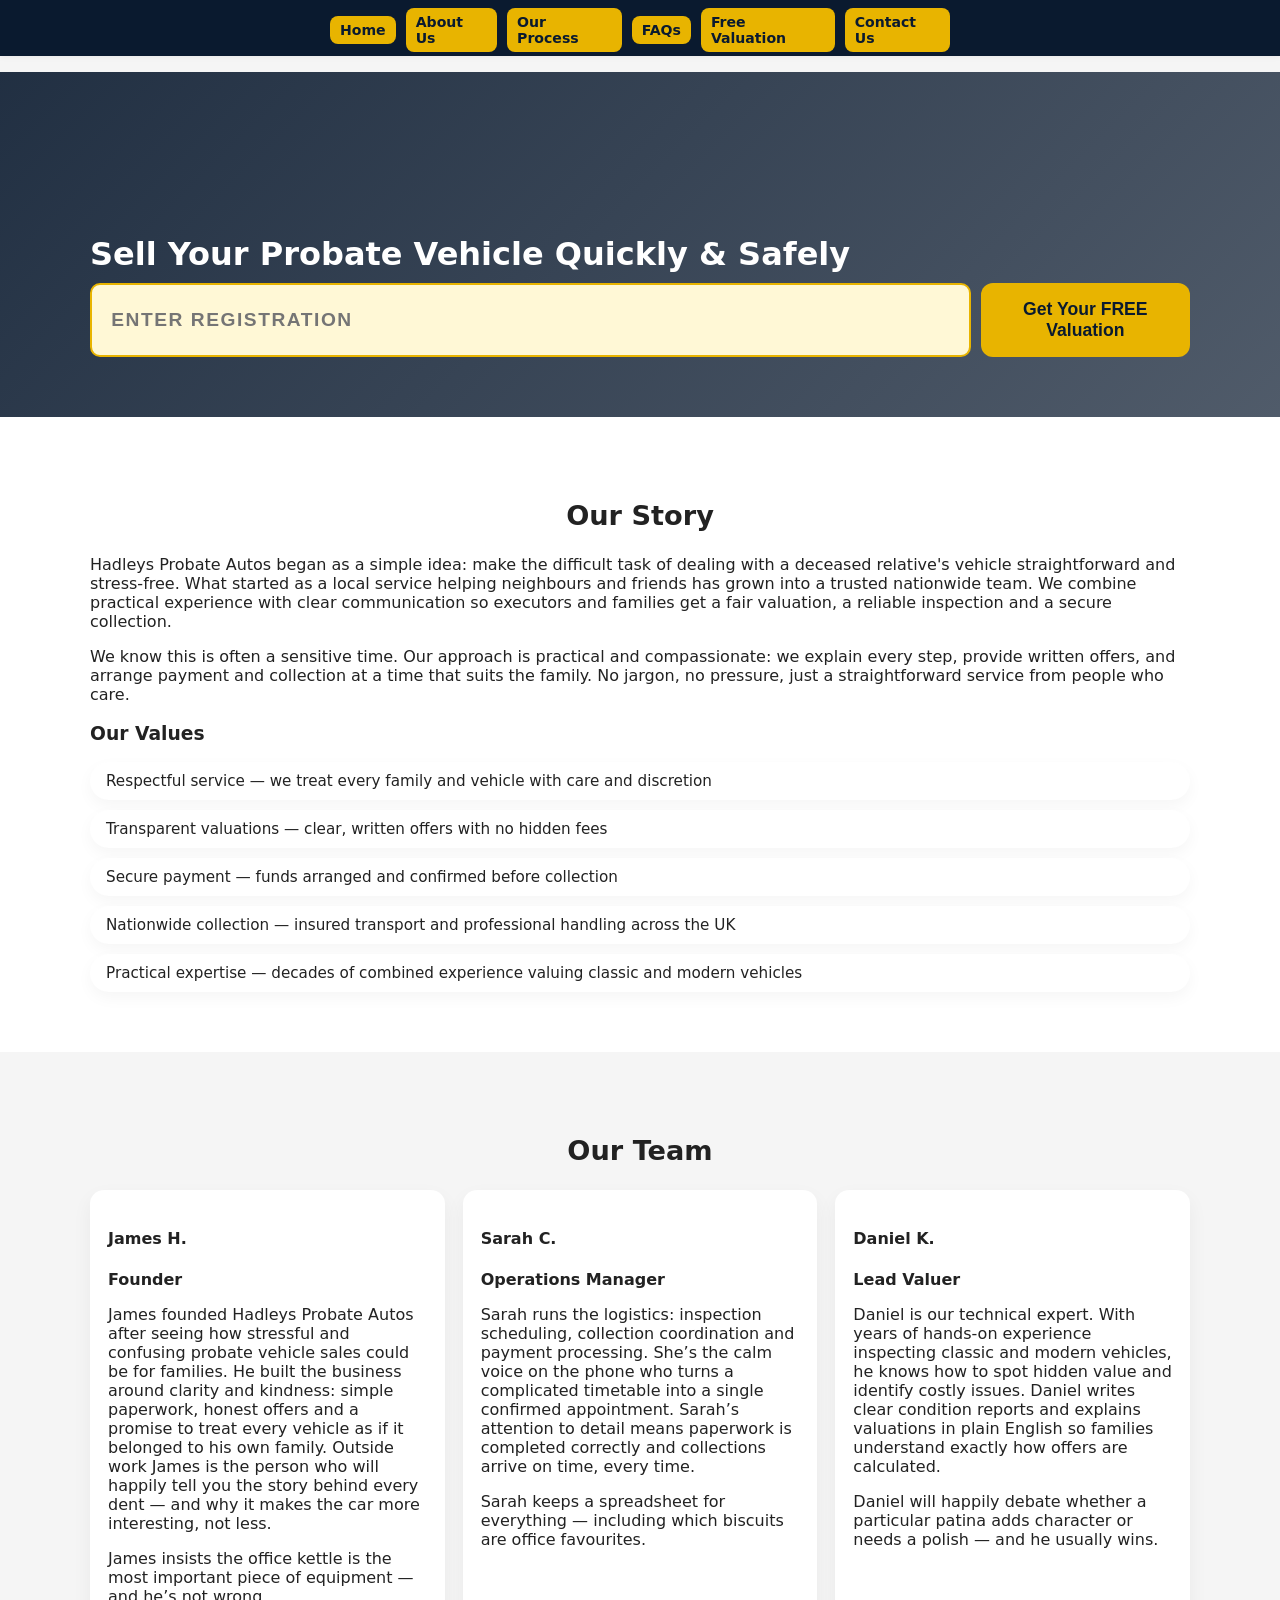
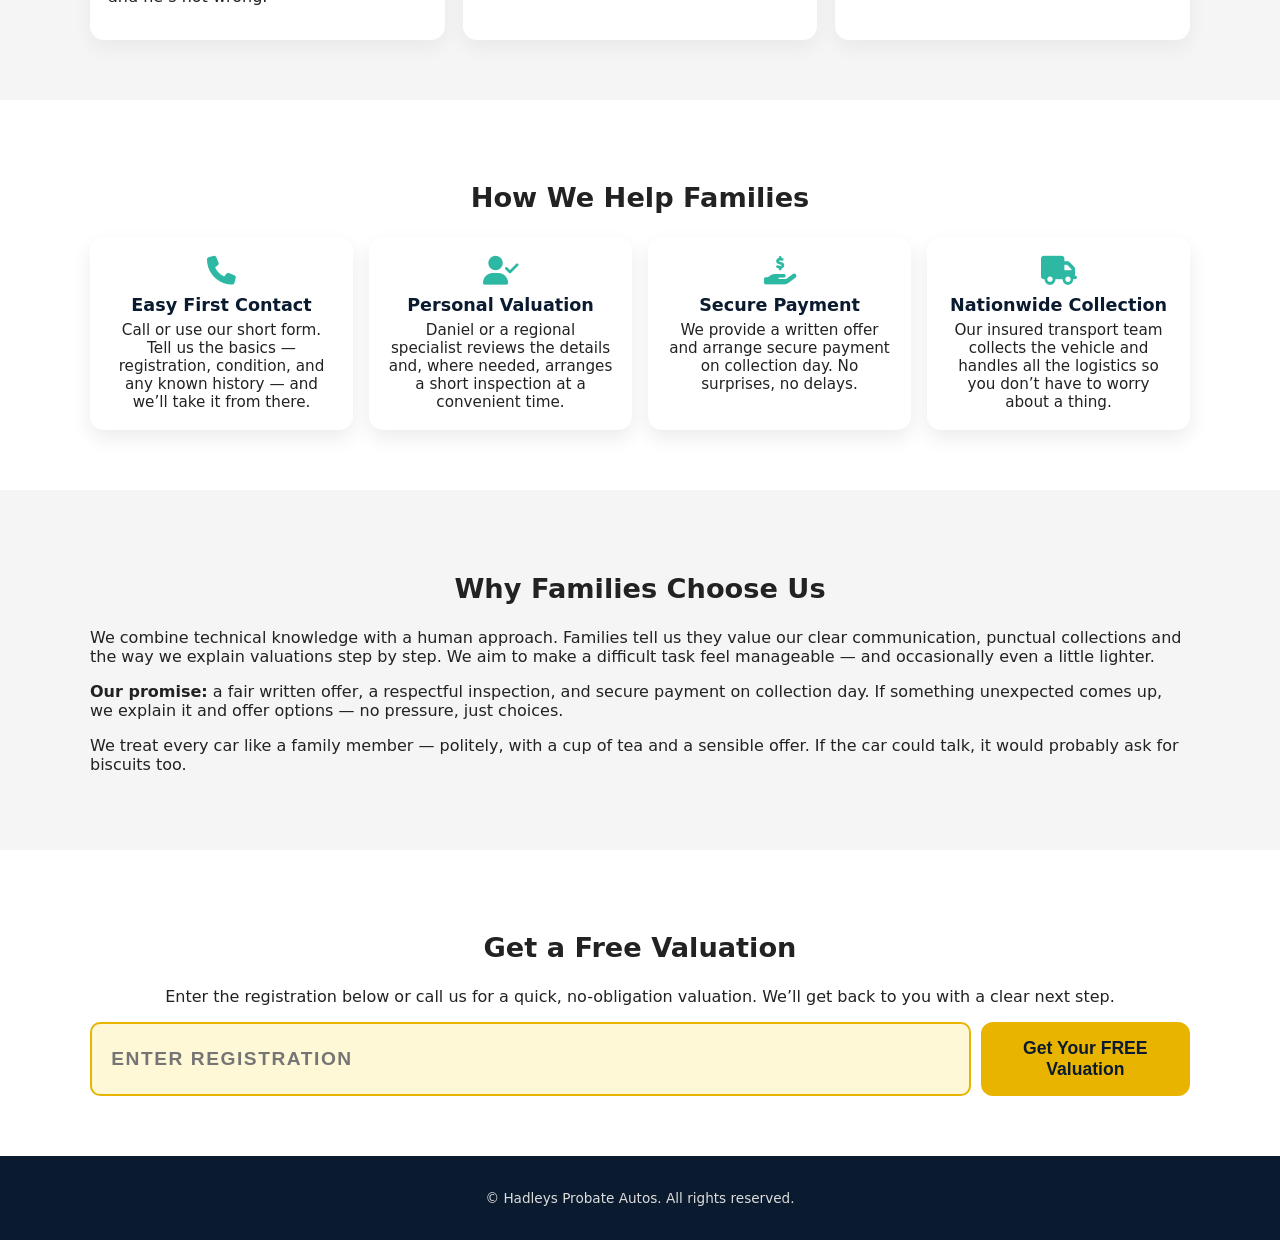
==== about.html @ c0333ac5 "create other pages and fill out global html and styles in them" ====
<!doctype html>
<html lang="en">
  <head>
    <meta charset="utf-8" />
    <meta name="viewport" content="width=device-width,initial-scale=1" />
    <title>About Us — Hadleys Probate Autos</title>
    <meta name="description" content="Hadleys Probate Autos — Specialists in probate vehicle valuations, inspections and nationwide collection." />
    <link rel="stylesheet" href="https://cdnjs.cloudflare.com/ajax/libs/font-awesome/6.5.1/css/all.min.css" />
    <link rel="stylesheet" href="css/style.css" />
  </head>

  <body>

    <!-- NAVIGATION -->
    <nav class="nav">
      <div class="nav-inner">
        <button class="nav-toggle" aria-label="Toggle navigation" aria-expanded="false">
          <i class="fa-solid fa-bars"></i>
        </button>

        <ul class="nav-menu" role="menubar" aria-label="Main navigation">
          <li role="none"><a role="menuitem" href="index.html">Home</a></li>
          <li role="none"><a role="menuitem" href="about.html" aria-current="page">About Us</a></li>
          <li role="none"><a role="menuitem" href="process.html">Our Process</a></li>
          <li role="none"><a role="menuitem" href="faqs.html">FAQs</a></li>
          <li role="none"><a role="menuitem" href="valuation.html">Free Valuation</a></li>
          <li role="none"><a role="menuitem" href="contact.html">Contact Us</a></li>
        </ul>
      </div>
    </nav>

    <main>
    <!-- HERO -->
    <header id="hero" class="hero">
      <div class="container hero-inner">
        <h1 class="hero-title">
          Sell Your Probate Vehicle Quickly & Safely

        </h1>
  
        <!-- NUMBER PLATE -->
        <form action="valuation.html" method="GET" class="numberplate-form">
          <input
            type="text"
            name="reg"
            class="numberplate-input"
            placeholder="ENTER REGISTRATION"
          />
          <button type="submit" class="numberplate-btn">Get Your FREE Valuation</button>
        </form>
      </div>
    </header>

      <section class="section">
        <div class="container">
          <h2>Our Story</h2>
          <p>Hadleys Probate Autos began as a simple idea: make the difficult task of dealing with a deceased relative's vehicle straightforward and stress-free. What started as a local service helping neighbours and friends has grown into a trusted nationwide team. We combine practical experience with clear communication so executors and families get a fair valuation, a reliable inspection and a secure collection.</p>

          <p>We know this is often a sensitive time. Our approach is practical and compassionate: we explain every step, provide written offers, and arrange payment and collection at a time that suits the family. No jargon, no pressure, just a straightforward service from people who care.</p>

          <h3>Our Values</h3>
          <ul class="conditions-list">
            <li>Respectful service — we treat every family and vehicle with care and discretion</li>
            <li>Transparent valuations — clear, written offers with no hidden fees</li>
            <li>Secure payment — funds arranged and confirmed before collection</li>
            <li>Nationwide collection — insured transport and professional handling across the UK</li>
            <li>Practical expertise — decades of combined experience valuing classic and modern vehicles</li>
          </ul>
        </div>
      </section>

      <section class="section">
        <div class="container">
          <h2>Our Team</h2>

          <div class="about-grid">
            <div class="about-item">
              <h4>James H.</h4>
              <p><strong>Founder</strong></p>
              <p>James founded Hadleys Probate Autos after seeing how stressful and confusing probate vehicle sales could be for families. He built the business around clarity and kindness: simple paperwork, honest offers and a promise to treat every vehicle as if it belonged to his own family. Outside work James is the person who will happily tell you the story behind every dent — and why it makes the car more interesting, not less.</p>
              <p>James insists the office kettle is the most important piece of equipment — and he’s not wrong.</p>
            </div>

            <div class="about-item">
              <h4>Sarah C.</h4>
              <p><strong>Operations Manager</strong></p>
              <p>Sarah runs the logistics: inspection scheduling, collection coordination and payment processing. She’s the calm voice on the phone who turns a complicated timetable into a single confirmed appointment. Sarah’s attention to detail means paperwork is completed correctly and collections arrive on time, every time.</p>
              <p>Sarah keeps a spreadsheet for everything — including which biscuits are office favourites.</p>
            </div>

            <div class="about-item">
              <h4>Daniel K.</h4>
              <p><strong>Lead Valuer</strong></p>
              <p>Daniel is our technical expert. With years of hands-on experience inspecting classic and modern vehicles, he knows how to spot hidden value and identify costly issues. Daniel writes clear condition reports and explains valuations in plain English so families understand exactly how offers are calculated.</p>
              <p>Daniel will happily debate whether a particular patina adds character or needs a polish — and he usually wins.</p>
            </div>
          </div>
        </div>
      </section>

      <section class="section">
        <div class="container">
          <h2>How We Help Families</h2>

          <div class="tile-grid">
            <div class="tile">
              <i class="fa-solid fa-phone"></i>
              <h4>Easy First Contact</h4>
              <p>Call or use our short form. Tell us the basics — registration, condition, and any known history — and we’ll take it from there.</p>
            </div>

            <div class="tile">
              <i class="fa-solid fa-user-check"></i>
              <h4>Personal Valuation</h4>
              <p>Daniel or a regional specialist reviews the details and, where needed, arranges a short inspection at a convenient time.</p>
            </div>

            <div class="tile">
              <i class="fa-solid fa-hand-holding-dollar"></i>
              <h4>Secure Payment</h4>
              <p>We provide a written offer and arrange secure payment on collection day. No surprises, no delays.</p>
            </div>

            <div class="tile">
              <i class="fa-solid fa-truck"></i>
              <h4>Nationwide Collection</h4>
              <p>Our insured transport team collects the vehicle and handles all the logistics so you don’t have to worry about a thing.</p>
            </div>
          </div>
        </div>
      </section>

      <section class="section">
        <div class="container">
          <h2>Why Families Choose Us</h2>
          <p>We combine technical knowledge with a human approach. Families tell us they value our clear communication, punctual collections and the way we explain valuations step by step. We aim to make a difficult task feel manageable — and occasionally even a little lighter.</p>

          <p><strong>Our promise:</strong> a fair written offer, a respectful inspection, and secure payment on collection day. If something unexpected comes up, we explain it and offer options — no pressure, just choices.</p>

          <p> We treat every car like a family member — politely, with a cup of tea and a sensible offer. If the car could talk, it would probably ask for biscuits too.</p>
        </div>
      </section>

      <section class="section">
        <div class="container" style="text-align:center;">
          <h2>Get a Free Valuation</h2>
          <p>Enter the registration below or call us for a quick, no-obligation valuation. We’ll get back to you with a clear next step.</p>

          <form class="numberplate-form" action="valuation.html" method="get" aria-label="Free valuation form">
            <input class="numberplate-input" name="reg" type="text" placeholder="ENTER REGISTRATION" aria-label="Enter registration" />
            <button class="numberplate-btn" type="submit">Get Your FREE Valuation</button>
          </form>
        </div>
      </section>
    </main>

    <footer class="footer">
      <div class="container footer-inner">
        <p>&copy; <span id="year"></span> Hadleys Probate Autos. All rights reserved.</p>
      </div>
    </footer>

    <!-- External JS only -->
    <script src="js/main.js"></script>
  </body>
</html>
---- css/style.css ----
/* ------------------------------
   ROOT + GLOBAL
--------------------------------*/
:root {
    --navy: #0A1A2F;
    --gold: #E8B400;
    --teal: #2DB8A3;
    --bg: #F5F5F5;
    --white: #ffffff;
}

* {
    box-sizing: border-box;
}

body {
    margin: 0;
    font-family: system-ui, -apple-system, BlinkMacSystemFont, "Segoe UI", sans-serif;
    background: var(--bg);
    color: #222;
}

.container {
    width: min(1100px, 100% - 32px);
    margin: 0 auto;
}
/* NAV HEADER — navy background, nav buttons centered horizontally at the top (no logo) */
.nav {
  background: var(--navy);      /* match footer */
  color: var(--white);
  position: fixed;
  top: 0;
  left: 0;
  right: 0;
  z-index: 900;
  height: 56px;                 /* header height */
  padding: 0 20px;
  display: flex;
  align-items: flex-start;      /* align children to the top edge */
  box-shadow: 0 1px 6px rgba(0,0,0,0.06);
}

/* full-width container */
.nav-inner {
  width: 100%;
  position: relative;           /* allows absolute centering of .nav-menu */
  display: flex;
  align-items: flex-start;
  justify-content: center;      /* default center alignment for content */
}

/* center the nav menu horizontally at the top (flush to top) */
.nav-menu {
  position: absolute;
  left: 50%;
  top: 8px;                     /* small offset from the very top */
  transform: translateX(-50%);
  display: flex;
  gap: 10px;
  margin: 0;
  padding: 0;
  list-style: none;
  align-items: center;
  z-index: 905;
  transition: opacity 0.18s ease, transform 0.18s ease;
  opacity: 1;
}

/* compact nav buttons */
.nav-menu a {
  display: inline-block;
  padding: 6px 10px;            /* smaller buttons */
  border-radius: 8px;
  background: var(--gold);      /* gold buttons */
  color: var(--navy);           /* navy text on gold */
  font-weight: 700;
  font-size: 0.88rem;
  text-decoration: none;
  transition: transform 0.12s ease, background 0.12s ease;
}

.nav-menu a:hover,
.nav-menu a:focus {
  background: #f1c735;
  transform: translateY(-1px);
  outline: none;
}

/* hamburger / right-side controls (top-right) */
.nav-toggle {
  position: absolute;
  right: 16px;
  top: 8px;
  display: none;
  background: none;
  border: none;
  color: var(--gold);
  font-size: 1.6rem;
  cursor: pointer;
  z-index: 920;
}

/* MOBILE: stacked full-width menu (no absolute centering) */
@media (max-width: 768px) {

  .nav {
    height: auto;
    padding: 8px 12px;
  }

  .nav-inner {
    justify-content: space-between;
    flex-wrap: wrap;
  }

  .nav-menu {
    position: static;
    transform: none;
    display: none;               /* toggled with .show */
    width: 100%;
    flex-direction: column;
    margin-top: 10px;
    gap: 10px;
    background: var(--navy);     /* keep menu background consistent on mobile */
    padding: 10px;
    border-bottom: 1px solid rgba(255,255,255,0.04);
  }

  .nav-menu.show {
    display: flex;
  }

  .nav-menu li {
    width: 100%;
  }

  .nav-menu a {
    display: block;
    width: 100%;
    padding: 12px 14px;
    font-size: 1rem;
    background: var(--gold);
    color: var(--navy);
  }

  .nav-toggle {
    display: block;
  }
}

/* ensure page content sits below fixed header */
main, .hero, .page-content {
  padding-top: 72px; /* adjust if header height changes */
}

/* Accessibility helpers */
.nav-toggle:focus {
  outline: 3px solid rgba(232,180,0,0.25);
  outline-offset: 2px;
}

.nav-menu a:focus {
  box-shadow: 0 0 0 3px rgba(232,180,0,0.18);
  border-radius: 8px;
}


/* ------------------------------
   HERO SECTION
--------------------------------*/
.hero {
    background: url("https://images.pexels.com/photos/4489732/pexels-photo-4489732.jpeg") center/cover no-repeat;
    position: relative;
    color: #fff;
}

.hero::before {
    content: "";
    position: absolute;
    inset: 0;
    background: linear-gradient(135deg, rgba(10,26,47,0.9), rgba(10,26,47,0.7));
}

.hero-inner {
    position: relative;
    padding: 70px 0 60px;
}

.hero-title {
    font-size: 2rem;
    margin-bottom: 0.4rem;
      color: #fff;
}


.hero-subtitle {
    font-size: 1.1rem;
    margin-bottom: 1.6rem;
}

/* HERO STEPS */
.hero-steps {
    display: grid;
    grid-template-columns: repeat(auto-fit, minmax(240px, 1fr));
    gap: 16px;
    margin-bottom: 24px;
}

.hero-step {
    background: rgba(255,255,255,0.96);
    color: #222;
    border-radius: 14px;
    padding: 16px;
    box-shadow: 0 12px 30px rgba(0,0,0,0.25);
}

.hero-step-icon {
    font-size: 1.6rem;
    margin-bottom: 8px;
    color: var(--gold);
}

/* NUMBER PLATE FORM */
.numberplate-form {
    display: flex;
    justify-content: center;
    gap: 10px;
    margin-top: 10px;
}

/* ------------------------------
   SECTIONS
--------------------------------*/
.section {
    padding: 60px 0;
}

.section:nth-of-type(odd) {
    background: #ffffff;
}

.section h2 {
    font-size: 1.7rem;
    margin-bottom: 24px;
    text-align: center;
}

/* ------------------------------
   ABOUT GRID
--------------------------------*/
.about-grid {
    display: grid;
    grid-template-columns: repeat(auto-fit, minmax(260px, 1fr));
    gap: 18px;
}

.about-item {
    background: #fff;
    border-radius: 14px;
    padding: 18px;
    box-shadow: 0 8px 20px rgba(0,0,0,0.05);
}

/* ------------------------------
   PROCESS LIST
--------------------------------*/
.process-list {
    list-style: none;
    padding: 0;
    margin: 0;
    display: grid;
    gap: 16px;
}

.process-list li {
    background: #fff;
    border-radius: 14px;
    padding: 18px;
    box-shadow: 0 8px 20px rgba(0,0,0,0.05);
}

/* ------------------------------
   CONDITIONS LIST
--------------------------------*/
.conditions-list {
    list-style: none;
    padding: 0;
    margin: 0;
    display: grid;
    gap: 10px;
}

.conditions-list li {
    background: #fff;
    border-radius: 999px;
    padding: 10px 16px;
    box-shadow: 0 6px 16px rgba(0,0,0,0.04);
    font-size: 0.95rem;
}

/* ------------------------------
   TESTIMONIAL SLIDER
--------------------------------*/
.section-testimonials {
    background: #eef7f4;
}

.testimonial-slider {
    overflow: hidden;
    width: 100%;
    position: relative;
    padding-top: 10px;
}

.testimonial-track {
    display: flex;
    gap: 18px;
    animation: slideLeft 45s linear infinite;
}

.testimonial-card {
    min-width: 300px;
    max-width: 300px;
    background: #fff;
    border-radius: 14px;
    padding: 18px;
    box-shadow: 0 10px 26px rgba(0,0,0,0.06);
    flex-shrink: 0;
}

.testimonial-card p {
    font-size: 0.9rem;
    margin-bottom: 6px;
    line-height: 1.5;
}

.testimonial-name {
    font-size: 0.85rem;
    font-weight: 600;
    color: var(--navy);
}

/* SLIDER ANIMATION */
@keyframes slideLeft {
    0% { transform: translateX(0); }
    100% { transform: translateX(-50%); }
}

/* ------------------------------
   FOOTER
--------------------------------*/
.footer {
    background: var(--navy);
    color: #ddd;
    padding: 20px 0;
    font-size: 0.85rem;
}

.footer-inner {
    text-align: center;
}

/* ------------------------------
   RESPONSIVE
--------------------------------*/
@media (max-width: 768px) {
    .hero-title {
        font-size: 1.6rem;
    }

    .testimonial-card {
        min-width: 260px;
        max-width: 260px;
    }

    .nav-inner {
        flex-wrap: wrap;
        gap: 8px;
    }

    .nav-menu {
        justify-content: flex-start;
    }

    .numberplate-form {
        flex-direction: column;
        align-items: stretch;
    }
}

/* ------------------------------
   VALUATION FORM — MODERN UPGRADE
--------------------------------*/
.valuation-form {
  display: flex;
  flex-direction: column;
  gap: 1.4rem;
  max-width: 650px;
  margin: 0 auto;
  padding: 2rem;
  background: #fff;
  border-radius: 16px;
  box-shadow: 0 10px 30px rgba(0,0,0,0.06);
}

.valuation-form label {
  font-size: 1.05rem;
  font-weight: 600;
  color: var(--navy);
  margin-bottom: 4px;
  display: block;
}

.valuation-form input,
.valuation-form select,
.valuation-form textarea {
  width: 100%;
  padding: 0.9rem 1rem;
  font-size: 1rem;
  border-radius: 10px;
  border: 2px solid #dcdcdc;
  background: #fafafa;
  transition: 0.2s;
}

.valuation-form input:focus,
.valuation-form select:focus,
.valuation-form textarea:focus {
  border-color: var(--gold);
  background: #fff;
  outline: none;
  box-shadow: 0 0 0 3px rgba(232,180,0,0.25);
}

.valuation-form textarea {
  min-height: 120px;
  resize: vertical;
}

/* Match the number plate input style */
.numberplate-input {
  width: 100%;
  border-radius: 10px;
  border: 2px solid var(--gold);
  padding: 1rem 1.2rem;
  font-size: 1.2rem;
  font-weight: 700;
  letter-spacing: 0.08em;
  text-transform: uppercase;
  background: #fff8d6;
}

/* Submit button upgrade */
.numberplate-btn {
  padding: 1rem 1.4rem;
  font-size: 1.1rem;
  border-radius: 12px;
  background: var(--gold);
  color: var(--navy);
  font-weight: 700;
  border: none;
  cursor: pointer;
  transition: 0.2s;
}

.numberplate-btn:hover {
  background: #f1c735;
}

/* Thank-you message upgrade */
.form-status {
  margin-top: 1.5rem;
  padding: 1.2rem 1.4rem;
  font-size: 1.3rem;
  font-weight: 700;
  text-align: center;
  background: #e8ffe8;
  color: #0a7c0a;
  border: 2px solid #0a7c0a;
  border-radius: 10px;
  display: none;
  box-shadow: 0 6px 18px rgba(0,0,0,0.08);
}

.form-status.show {
  display: block;
}


/* ------------------------------
   VALUATION HERO WITH TILES
--------------------------------*/
.valuation-hero {
  background: url("https://images.pexels.com/photos/4489732/pexels-photo-4489732.jpeg") center/cover no-repeat;
  padding: 3rem 0 4rem;
  position: relative;
}

.valuation-hero::before {
  content: "";
  position: absolute;
  inset: 0;
  background: rgba(10,26,47,0.75);
}

.valuation-hero .container {
  position: relative;
  z-index: 2;
}

/* Floating panel */
.hero-tile-panel {
  background: rgba(255,255,255,0.94);
  backdrop-filter: blur(6px);
  padding: 2rem;
  border-radius: 18px;
  box-shadow: 0 12px 30px rgba(0,0,0,0.25);
  max-width: 900px;
  margin: 0 auto;
  color: #222;
}


.hero-subtitle {
  color: #333;
  margin-bottom: 1.5rem;
}

.tile-heading {
  margin-top: 2rem;
  margin-bottom: 1rem;
  font-size: 1.3rem;
  font-weight: 800;
  color: var(--navy);
}

/* Tile grid */
.tile-grid {
  display: grid;
  grid-template-columns: repeat(auto-fit, minmax(160px, 1fr));
  gap: 1rem;
}

/* Base tile */
.tile {
  background: #fff;
  padding: 1.2rem;
  border-radius: 14px;
  text-align: center;
  box-shadow: 0 8px 20px rgba(0,0,0,0.08);
  transition: 0.2s;
}

.tile:hover {
  transform: translateY(-4px);
  box-shadow: 0 12px 26px rgba(0,0,0,0.12);
}

.tile i {
  font-size: 1.8rem;
  margin-bottom: 0.6rem;
}

.tile h4 {
  margin: 0;
  font-size: 1.1rem;
  font-weight: 700;
  color: var(--navy);
}

.tile p {
  margin: 0.4rem 0 0;
  font-size: 0.95rem;
}

/* HOW IT WORKS icons = gold */
.tile-grid:first-of-type .tile i {
  color: var(--gold);
}

/* WHY FAMILIES CHOOSE US icons = green */
.tile-grid:last-of-type .tile i {
  color: var(--teal);
}

/* Mobile tweak for tiles panel */
@media (max-width: 768px) {
  .hero-tile-panel {
    padding: 1.5rem;
  }
}

/* HONEYPOT */
.hp-field {
  display: none !important;
}


/*/* ===== FAQ page styles (add to css/style.css) ===== */

/* Hero */
.faq-hero {
  background: var(--navy);
  color: #fff;
  padding: 4.25rem 0;
  text-align: center;
}
.faq-hero .container { position: relative; z-index: 2; }
.faq-hero .hero-title { margin: 0 0 0.25rem; font-size: 1.9rem; color: #fff; }
.faq-hero .hero-subtitle { margin: 0; color: rgba(255,255,255,0.92); }

/* FAQ section */
.faq-section { padding: 48px 0; }
.faq-list { max-width: 980px; margin: 0 auto; display: grid; gap: 12px; }

/* Details/summary styling */
details {
  background: transparent;
  border-radius: 10px;
}
details summary {
  list-style: none;
  cursor: pointer;
  padding: 14px 16px;
  border-radius: 10px;
  background: #fff;
  display: flex;
  align-items: center;
  gap: 12px;
  box-shadow: 0 6px 18px rgba(0,0,0,0.04);
  font-weight: 700;
  color: var(--navy);
  transition: background 0.12s ease, transform 0.08s ease;
}
details summary:hover { transform: translateY(-2px); }
details summary::-webkit-details-marker { display: none; }

/* chevron icon */
details summary .chev { margin-left: auto; color: var(--gold); font-size: 1.05rem; transition: transform 0.18s ease; }

/* body content */
details .faq-body {
  padding: 12px 16px 18px;
  background: #fff;
  border-radius: 0 0 10px 10px;
  box-shadow: 0 6px 18px rgba(0,0,0,0.04);
  color: #222;
  line-height: 1.6;
  border-top: 1px solid rgba(10,26,47,0.03);
}

/* rotate chevron when open */
details[open] summary .chev { transform: rotate(180deg); }

/* subtle open state */
details[open] summary { background: rgba(232,180,0,0.06); }

/* contact block */
.faq-contact { text-align: center; margin-top: 18px; color: #222; }
.faq-contact a { color: var(--navy); font-weight:700; text-decoration:none; }
.faq-contact .cta {
  display: inline-block;
  margin-top: 8px;
  background: var(--gold);
  color: var(--navy);
  padding: 8px 12px;
  border-radius: 8px;
  text-decoration: none;
}

/* responsive */
@media (max-width: 768px) {
  .faq-hero { padding: 1.5rem 0; }
  .faq-hero .hero-title { font-size: 1.6rem; }
  details summary { padding: 12px; font-size: 0.98rem; }
  details .faq-body { padding: 10px 12px 14px; }
}
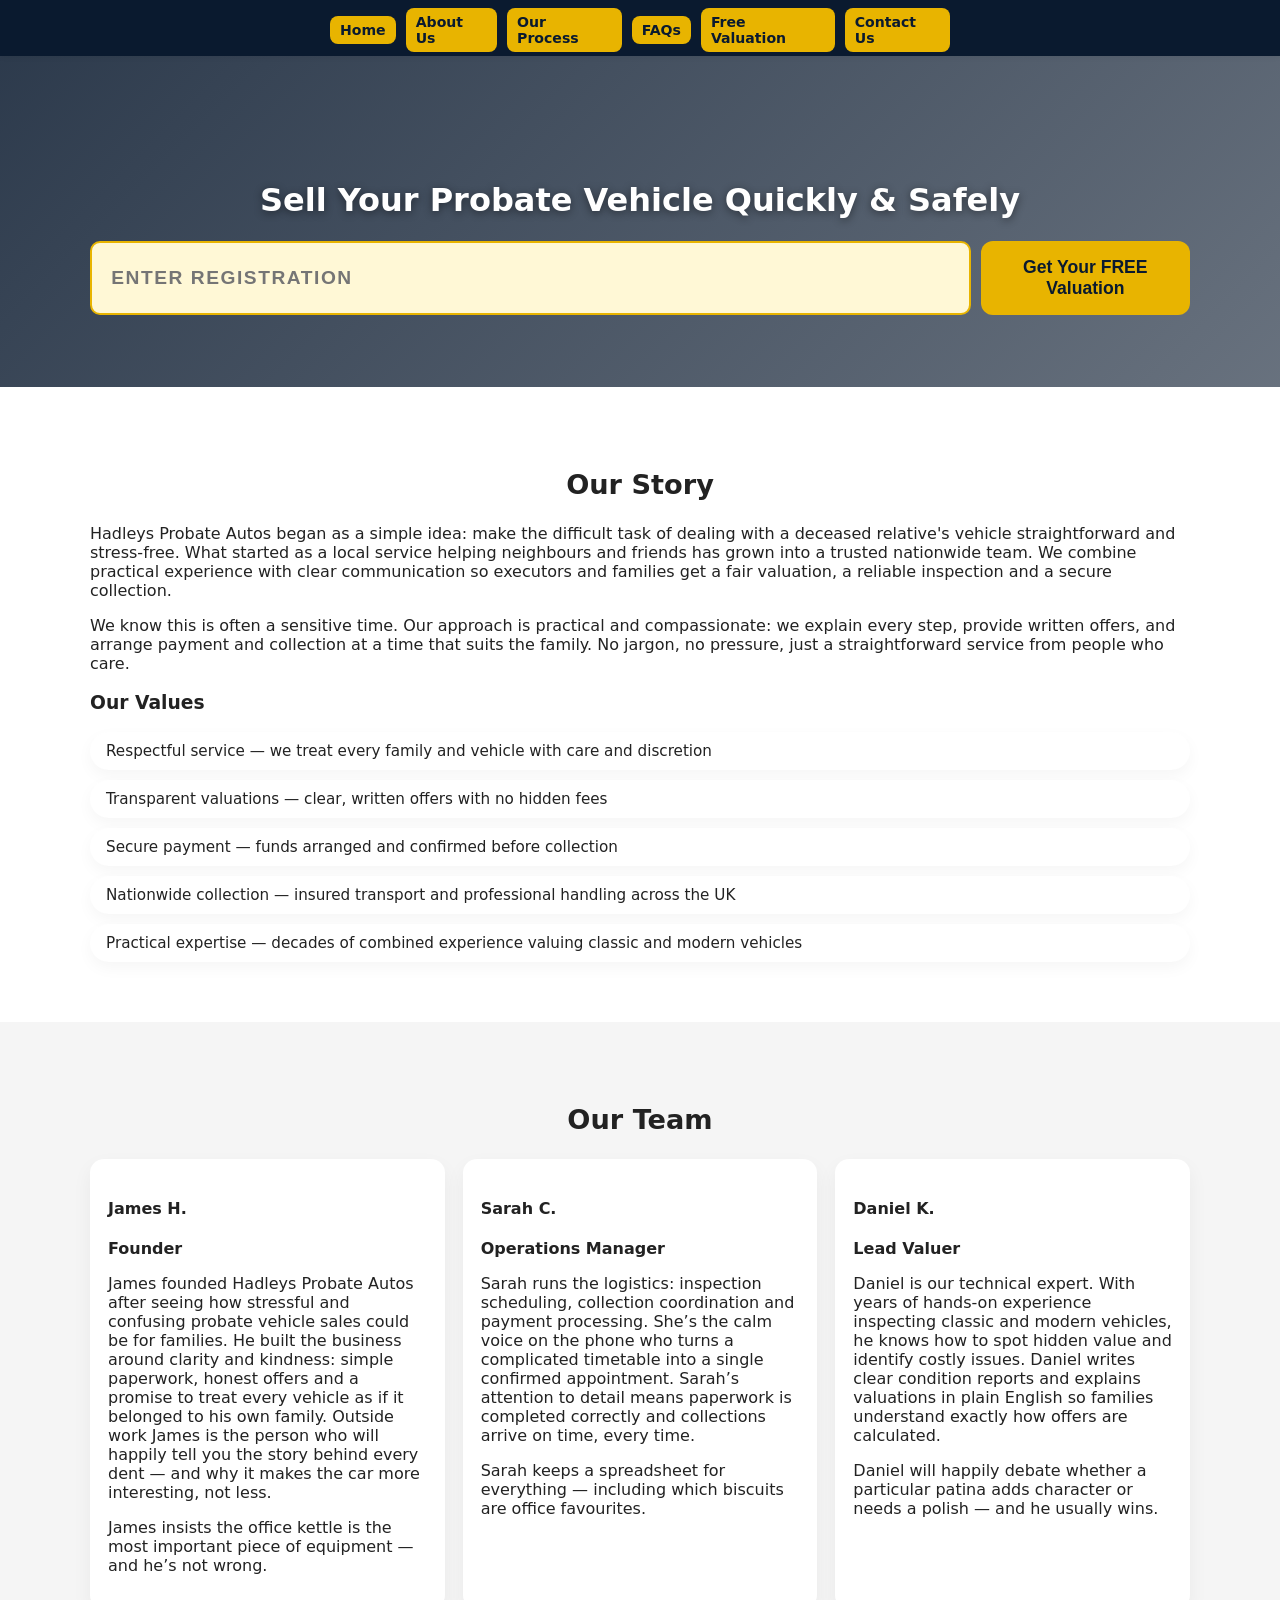
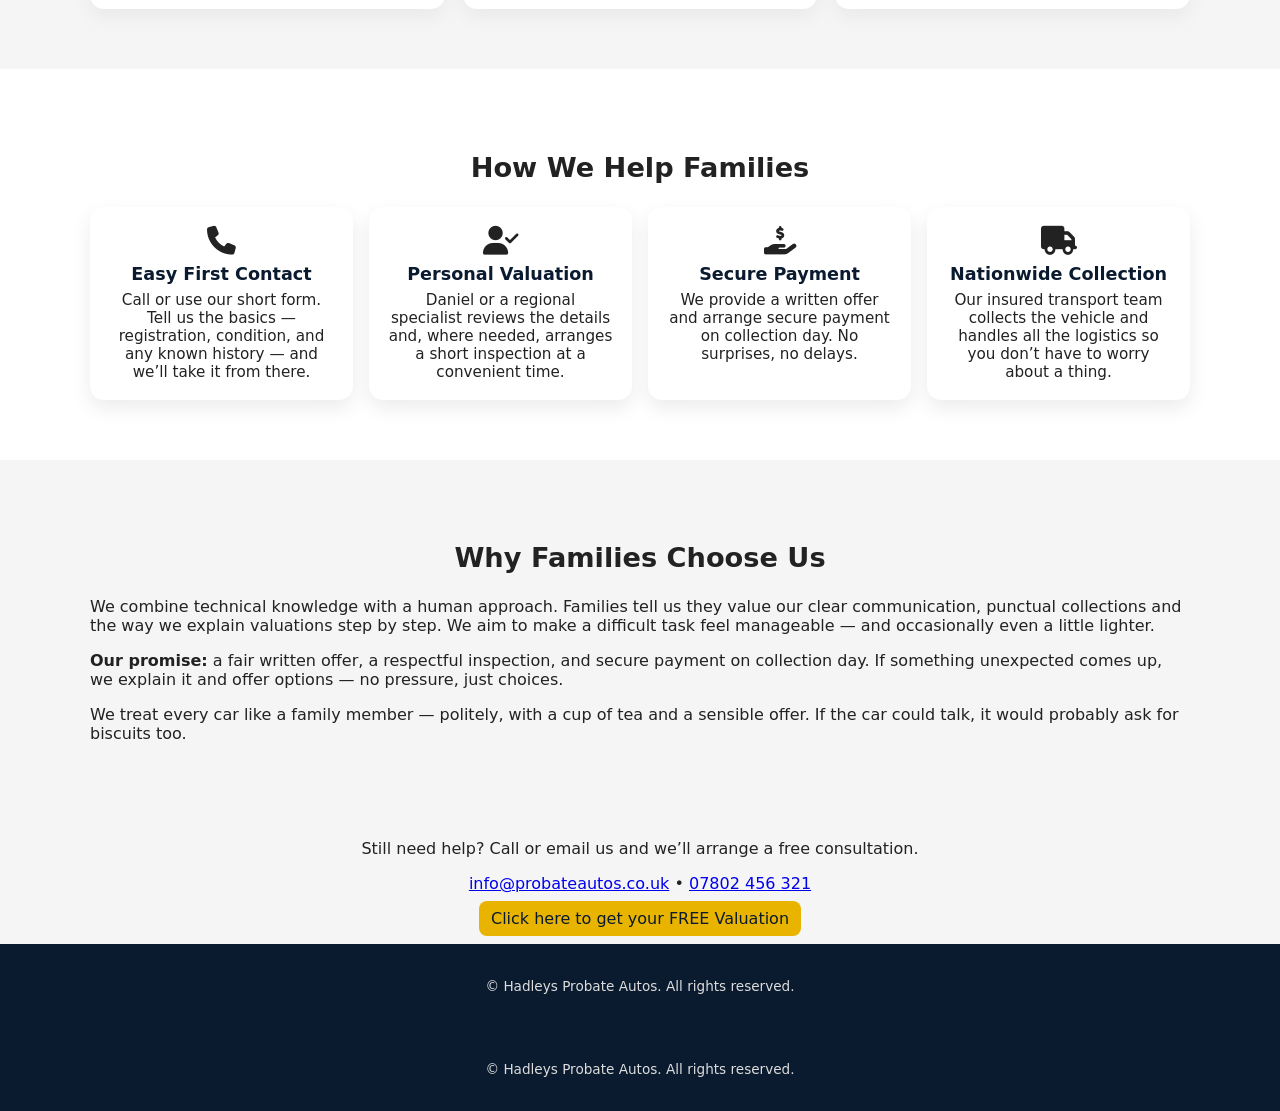
==== commit 1356a728: "Refactor styles and structure for improved consistency and responsiveness across pages; update hero " ====
--- a/about.html
+++ b/about.html
@@ -31,7 +31,8 @@
 
     <main>
     <!-- HERO -->
-    <header id="hero" class="hero">
+   <header id="hero" class="page-hero">
+
       <div class="container hero-inner">
         <h1 class="hero-title">
           Sell Your Probate Vehicle Quickly & Safely
@@ -140,19 +141,28 @@
           <p> We treat every car like a family member — politely, with a cup of tea and a sensible offer. If the car could talk, it would probably ask for biscuits too.</p>
         </div>
       </section>
+      
+        <!-- Footer contact CTA -->
+          <div class="faq-contact" style="text-align:center;margin-top:20px;">
+            <p>Still need help? Call or email us and we’ll arrange a free consultation.</p>
+            <p><a href="mailto:info@probateautos.co.uk">info@probateautos.co.uk</a> • <a href="tel:07802456321">07802 456 321</a></p>
+            <p><a class="cta" href="valuation.html" style="background:var(--gold);color:var(--navy);padding:8px 12px;border-radius:8px;text-decoration:none;">Click here to get your FREE Valuation</a></p>
+          </div>
 
-      <section class="section">
-        <div class="container" style="text-align:center;">
-          <h2>Get a Free Valuation</h2>
-          <p>Enter the registration below or call us for a quick, no-obligation valuation. We’ll get back to you with a clear next step.</p>
-
-          <form class="numberplate-form" action="valuation.html" method="get" aria-label="Free valuation form">
-            <input class="numberplate-input" name="reg" type="text" placeholder="ENTER REGISTRATION" aria-label="Enter registration" />
-            <button class="numberplate-btn" type="submit">Get Your FREE Valuation</button>
-          </form>
         </div>
       </section>
     </main>
+
+    <footer class="footer">
+      <div class="container footer-inner">
+        <p>&copy; <span id="year"></span> Hadleys Probate Autos. All rights reserved.</p>
+      </div>
+    </footer>
+
+    <script src="js/main.js"></script>
+  </body>
+</html>
+
 
     <footer class="footer">
       <div class="container footer-inner">
--- a/css/style.css
+++ b/css/style.css
@@ -1,623 +1,259 @@
 /* ------------------------------
    ROOT + GLOBAL
 --------------------------------*/
-:root {
-    --navy: #0A1A2F;
-    --gold: #E8B400;
-    --teal: #2DB8A3;
-    --bg: #F5F5F5;
-    --white: #ffffff;
-}
-
-* {
-    box-sizing: border-box;
-}
-
-body {
-    margin: 0;
-    font-family: system-ui, -apple-system, BlinkMacSystemFont, "Segoe UI", sans-serif;
-    background: var(--bg);
-    color: #222;
-}
-
-.container {
-    width: min(1100px, 100% - 32px);
-    margin: 0 auto;
-}
-/* NAV HEADER — navy background, nav buttons centered horizontally at the top (no logo) */
-.nav {
-  background: var(--navy);      /* match footer */
-  color: var(--white);
-  position: fixed;
-  top: 0;
-  left: 0;
-  right: 0;
-  z-index: 900;
-  height: 56px;                 /* header height */
-  padding: 0 20px;
-  display: flex;
-  align-items: flex-start;      /* align children to the top edge */
-  box-shadow: 0 1px 6px rgba(0,0,0,0.06);
-}
-
-/* full-width container */
-.nav-inner {
+:root{
+  --navy:#0A1A2F;
+  --gold:#E8B400;
+  --teal:#2DB8A3;
+  --bg:#F5F5F5;
+  --white:#ffffff;
+  --nav-height:56px;
+  --hero-image:url("https://images.pexels.com/photos/4489732/pexels-photo-4489732.jpeg");
+}
+
+*{box-sizing:border-box}
+
+html,body{height:100%}
+body{
+  margin:0;
+  font-family:system-ui,-apple-system,BlinkMacSystemFont,"Segoe UI",sans-serif;
+  background:var(--bg);
+  color:#222;
+}
+
+.container{
+  width:min(1100px,100% - 32px);
+  margin:0 auto;
+}
+
+/* ------------------------------
+   NAV
+--------------------------------*/
+.nav{
+  background:var(--navy);
+  color:var(--white);
+  position:fixed;
+  inset:0 0 auto 0;
+  z-index:900;
+  height:var(--nav-height);
+  padding:0 20px;
+  display:flex;
+  align-items:flex-start;
+  box-shadow:0 1px 6px rgba(0,0,0,0.06);
+}
+
+.nav-inner{
+  width:100%;
+  position:relative;
+  display:flex;
+  align-items:flex-start;
+  justify-content:center;
+}
+
+.nav-menu{
+  position:absolute;
+  left:50%;
+  top:8px;
+  transform:translateX(-50%);
+  display:flex;
+  gap:10px;
+  margin:0;
+  padding:0;
+  list-style:none;
+  align-items:center;
+  z-index:905;
+  transition:opacity .18s ease,transform .18s ease;
+}
+
+.nav-menu a{
+  display:inline-block;
+  padding:6px 10px;
+  border-radius:8px;
+  background:var(--gold);
+  color:var(--navy);
+  font-weight:700;
+  font-size:.88rem;
+  text-decoration:none;
+  transition:transform .12s ease,background .12s ease;
+}
+
+.nav-menu a:hover,
+.nav-menu a:focus{background:#f1c735;transform:translateY(-1px);outline:none}
+
+.nav-toggle{
+  position:absolute;
+  right:16px;
+  top:8px;
+  display:none;
+  background:none;
+  border:none;
+  color:var(--gold);
+  font-size:1.6rem;
+  cursor:pointer;
+  z-index:920;
+}
+
+/* MOBILE */
+@media (max-width:768px){
+  .nav{height:auto;padding:8px 12px}
+  .nav-inner{justify-content:space-between;flex-wrap:wrap}
+  .nav-menu{position:static;transform:none;display:none;width:100%;flex-direction:column;margin-top:10px;gap:10px;background:var(--navy);padding:10px;border-bottom:1px solid rgba(255,255,255,.04)}
+  .nav-menu.show{display:flex}
+  .nav-menu li{width:100%}
+  .nav-menu a{display:block;width:100%;padding:12px 14px;font-size:1rem;background:var(--gold);color:var(--navy)}
+  .nav-toggle{display:block}
+}
+
+/* ensure page content sits below fixed header */
+main,.page-content{padding-top:var(--nav-height)}
+
+/* ------------------------------
+   UNIFIED HERO
+   Use class .page-hero on all page headers
+--------------------------------*/
+.page-hero{
+  position:relative;
+  padding:calc(var(--nav-height) + 28px) 0 36px;
+  background:var(--hero-image) center/cover no-repeat;
+  color:#fff;
+  text-align:center;
+  overflow:hidden;
+}
+
+.page-hero::before{
+  content:"";
+  position:absolute;
+  inset:0;
+  background:linear-gradient(135deg,rgba(10,26,47,.85),rgba(10,26,47,.6));
+  z-index:0;
+}
+
+.page-hero .container,
+.page-hero .hero-inner{
+  position:relative;
+  z-index:2;
+  padding-top:20px;
+}
+
+.page-hero .hero-title,
+.page-hero .hero-subtitle{color:#fff;text-shadow:0 2px 8px rgba(0,0,0,.45)}
+
+.page-hero .numberplate-form{display:flex;justify-content:center;gap:10px;margin-top:12px}
+
+/* legacy hero inner reduction (keeps other pages consistent) */
+.hero-inner{padding:28px 0 36px}
+
+/* ------------------------------
+   HERO STEPS / TILES
+--------------------------------*/
+.hero-steps{display:grid;grid-template-columns:repeat(auto-fit,minmax(240px,1fr));gap:16px;margin-bottom:24px}
+.hero-step{background:rgba(255,255,255,.96);color:#222;border-radius:14px;padding:16px;box-shadow:0 12px 30px rgba(0,0,0,.25)}
+.hero-step-icon{font-size:1.6rem;margin-bottom:8px;color:var(--gold)}
+
+/* ------------------------------
+   SECTIONS / LAYOUT
+--------------------------------*/
+.section{padding:60px 0}
+.section:nth-of-type(odd){background:#fff}
+.section h2{font-size:1.7rem;margin-bottom:24px;text-align:center}
+
+/* ABOUT GRID */
+.about-grid{display:grid;grid-template-columns:repeat(auto-fit,minmax(260px,1fr));gap:18px}
+.about-item{background:#fff;border-radius:14px;padding:18px;box-shadow:0 8px 20px rgba(0,0,0,.05)}
+
+/* PROCESS / CONDITIONS */
+.process-list{list-style:none;padding:0;margin:0;display:grid;gap:16px}
+.process-list li,.conditions-list li{background:#fff;border-radius:14px;padding:18px;box-shadow:0 8px 20px rgba(0,0,0,.05)}
+.conditions-list{list-style:none;padding:0;margin:0;display:grid;gap:10px}
+.conditions-list li{border-radius:999px;padding:10px 16px;font-size:.95rem;box-shadow:0 6px 16px rgba(0,0,0,.04)}
+
+/* TILE GRID */
+.tile-grid{display:grid;grid-template-columns:repeat(auto-fit,minmax(160px,1fr));gap:1rem}
+.tile{background:#fff;padding:1.2rem;border-radius:14px;text-align:center;box-shadow:0 8px 20px rgba(0,0,0,.08);transition:.2s}
+.tile:hover{transform:translateY(-4px);box-shadow:0 12px 26px rgba(0,0,0,.12)}
+.tile i{font-size:1.8rem;margin-bottom:.6rem}
+.tile h4{margin:0;font-size:1.1rem;font-weight:700;color:var(--navy)}
+.tile p{margin:.4rem 0 0;font-size:.95rem}
+
+/* ------------------------------
+   FORMS / VALUATION
+--------------------------------*/
+.valuation-form{display:flex;flex-direction:column;gap:1.4rem;max-width:650px;margin:0 auto;padding:2rem;background:#fff;border-radius:16px;box-shadow:0 10px 30px rgba(0,0,0,.06)}
+.valuation-form label{font-size:1.05rem;font-weight:600;color:var(--navy);margin-bottom:4px;display:block}
+.valuation-form input,.valuation-form select,.valuation-form textarea{width:100%;padding:.9rem 1rem;font-size:1rem;border-radius:10px;border:2px solid #dcdcdc;background:#fafafa;transition:.2s}
+.valuation-form input:focus,.valuation-form select:focus,.valuation-form textarea:focus{border-color:var(--gold);background:#fff;outline:none;box-shadow:0 0 0 3px rgba(232,180,0,.25)}
+.valuation-form textarea{min-height:120px;resize:vertical}
+
+/* numberplate input/button */
+.numberplate-input{width:100%;border-radius:10px;border:2px solid var(--gold);padding:1rem 1.2rem;font-size:1.2rem;font-weight:700;letter-spacing:.08em;text-transform:uppercase;background:#fff8d6}
+.numberplate-btn{padding:1rem 1.4rem;font-size:1.1rem;border-radius:12px;background:var(--gold);color:var(--navy);font-weight:700;border:none;cursor:pointer;transition:.2s}
+.numberplate-btn:hover{background:#f1c735}
+
+/* form status */
+.form-status{margin-top:1.5rem;padding:1.2rem 1.4rem;font-size:1.3rem;font-weight:700;text-align:center;background:#e8ffe8;color:#0a7c0a;border:2px solid #0a7c0a;border-radius:10px;display:none;box-shadow:0 6px 18px rgba(0,0,0,.08)}
+.form-status.show{display:block}
+
+/* ------------------------------
+   TESTIMONIALS
+--------------------------------*/
+.section-testimonials{background:#eef7f4}
+.testimonial-slider{overflow:hidden;width:100%;position:relative;padding-top:10px}
+.testimonial-track{display:flex;gap:18px;animation:slideLeft 45s linear infinite}
+.testimonial-card{min-width:300px;max-width:300px;background:#fff;border-radius:14px;padding:18px;box-shadow:0 10px 26px rgba(0,0,0,.06);flex-shrink:0}
+.testimonial-card p{font-size:.9rem;margin-bottom:6px;line-height:1.5}
+.testimonial-name{font-size:.85rem;font-weight:600;color:var(--navy)}
+@keyframes slideLeft{0%{transform:translateX(0)}100%{transform:translateX(-50%)}}
+
+/* ------------------------------
+   FOOTER
+--------------------------------*/
+.footer{background:var(--navy);color:#ddd;padding:20px 0;font-size:.85rem}
+.footer-inner{text-align:center}
+
+/* ------------------------------
+   ACCESSIBILITY / HELPERS
+--------------------------------*/
+.nav-toggle:focus{outline:3px solid rgba(232,180,0,.25);outline-offset:2px}
+.nav-menu a:focus{box-shadow:0 0 0 3px rgba(232,180,0,.18);border-radius:8px}
+.muted{color:#666;font-size:.95rem}
+.hp-field{display:none!important}
+
+/* ------------------------------
+   RESPONSIVE TWEAKS
+--------------------------------*/
+@media (max-width:768px){
+  .hero-title{font-size:1.6rem}
+  .testimonial-card{min-width:260px;max-width:260px}
+  .nav-inner{flex-wrap:wrap;gap:8px}
+  .nav-menu{justify-content:flex-start}
+  .numberplate-form{flex-direction:column;align-items:stretch}
+  main,.page-content{padding-top:calc(var(--nav-height) - 8px)}
+  .page-hero{padding:calc(var(--nav-height) + 14px) 0 28px}
+  .page-hero .container{padding-top:12px}
+  .page-hero .hero-title{font-size:1.6rem}
+  .page-hero .numberplate-form{flex-direction:column;align-items:stretch}
+}
+/* keep hero-step tiles constrained and centered */
+.hero-steps {
+  max-width: 1100px;
+  margin: 0 auto;
+  display: grid;
+  grid-template-columns: repeat(auto-fit, minmax(240px, 1fr));
+  gap: 16px;
+  align-items: start;
+}
+
+/* prevent each hero-step from stretching edge-to-edge */
+.hero-step {
   width: 100%;
-  position: relative;           /* allows absolute centering of .nav-menu */
-  display: flex;
-  align-items: flex-start;
-  justify-content: center;      /* default center alignment for content */
-}
-
-/* center the nav menu horizontally at the top (flush to top) */
-.nav-menu {
-  position: absolute;
-  left: 50%;
-  top: 8px;                     /* small offset from the very top */
-  transform: translateX(-50%);
-  display: flex;
-  gap: 10px;
-  margin: 0;
-  padding: 0;
-  list-style: none;
-  align-items: center;
-  z-index: 905;
-  transition: opacity 0.18s ease, transform 0.18s ease;
-  opacity: 1;
-}
-
-/* compact nav buttons */
-.nav-menu a {
-  display: inline-block;
-  padding: 6px 10px;            /* smaller buttons */
-  border-radius: 8px;
-  background: var(--gold);      /* gold buttons */
-  color: var(--navy);           /* navy text on gold */
-  font-weight: 700;
-  font-size: 0.88rem;
-  text-decoration: none;
-  transition: transform 0.12s ease, background 0.12s ease;
-}
-
-.nav-menu a:hover,
-.nav-menu a:focus {
-  background: #f1c735;
-  transform: translateY(-1px);
-  outline: none;
-}
-
-/* hamburger / right-side controls (top-right) */
-.nav-toggle {
-  position: absolute;
-  right: 16px;
-  top: 8px;
-  display: none;
-  background: none;
-  border: none;
-  color: var(--gold);
-  font-size: 1.6rem;
-  cursor: pointer;
-  z-index: 920;
-}
-
-/* MOBILE: stacked full-width menu (no absolute centering) */
-@media (max-width: 768px) {
-
-  .nav {
-    height: auto;
-    padding: 8px 12px;
-  }
-
-  .nav-inner {
-    justify-content: space-between;
-    flex-wrap: wrap;
-  }
-
-  .nav-menu {
-    position: static;
-    transform: none;
-    display: none;               /* toggled with .show */
-    width: 100%;
-    flex-direction: column;
-    margin-top: 10px;
-    gap: 10px;
-    background: var(--navy);     /* keep menu background consistent on mobile */
-    padding: 10px;
-    border-bottom: 1px solid rgba(255,255,255,0.04);
-  }
-
-  .nav-menu.show {
-    display: flex;
-  }
-
-  .nav-menu li {
-    width: 100%;
-  }
-
-  .nav-menu a {
-    display: block;
-    width: 100%;
-    padding: 12px 14px;
-    font-size: 1rem;
-    background: var(--gold);
-    color: var(--navy);
-  }
-
-  .nav-toggle {
-    display: block;
-  }
-}
-
-/* ensure page content sits below fixed header */
-main, .hero, .page-content {
-  padding-top: 72px; /* adjust if header height changes */
-}
-
-/* Accessibility helpers */
-.nav-toggle:focus {
-  outline: 3px solid rgba(232,180,0,0.25);
-  outline-offset: 2px;
-}
-
-.nav-menu a:focus {
-  box-shadow: 0 0 0 3px rgba(232,180,0,0.18);
-  border-radius: 8px;
-}
-
-
-/* ------------------------------
-   HERO SECTION
---------------------------------*/
-.hero {
-    background: url("https://images.pexels.com/photos/4489732/pexels-photo-4489732.jpeg") center/cover no-repeat;
-    position: relative;
-    color: #fff;
-}
-
-.hero::before {
-    content: "";
-    position: absolute;
-    inset: 0;
-    background: linear-gradient(135deg, rgba(10,26,47,0.9), rgba(10,26,47,0.7));
-}
-
-.hero-inner {
-    position: relative;
-    padding: 70px 0 60px;
-}
-
-.hero-title {
-    font-size: 2rem;
-    margin-bottom: 0.4rem;
-      color: #fff;
-}
-
-
-.hero-subtitle {
-    font-size: 1.1rem;
-    margin-bottom: 1.6rem;
-}
-
-/* HERO STEPS */
-.hero-steps {
-    display: grid;
-    grid-template-columns: repeat(auto-fit, minmax(240px, 1fr));
-    gap: 16px;
-    margin-bottom: 24px;
-}
-
-.hero-step {
-    background: rgba(255,255,255,0.96);
-    color: #222;
-    border-radius: 14px;
-    padding: 16px;
-    box-shadow: 0 12px 30px rgba(0,0,0,0.25);
-}
-
-.hero-step-icon {
-    font-size: 1.6rem;
-    margin-bottom: 8px;
-    color: var(--gold);
-}
-
-/* NUMBER PLATE FORM */
-.numberplate-form {
-    display: flex;
-    justify-content: center;
-    gap: 10px;
-    margin-top: 10px;
-}
-
-/* ------------------------------
-   SECTIONS
---------------------------------*/
-.section {
-    padding: 60px 0;
-}
-
-.section:nth-of-type(odd) {
-    background: #ffffff;
-}
-
-.section h2 {
-    font-size: 1.7rem;
-    margin-bottom: 24px;
-    text-align: center;
-}
-
-/* ------------------------------
-   ABOUT GRID
---------------------------------*/
-.about-grid {
-    display: grid;
-    grid-template-columns: repeat(auto-fit, minmax(260px, 1fr));
-    gap: 18px;
-}
-
-.about-item {
-    background: #fff;
-    border-radius: 14px;
-    padding: 18px;
-    box-shadow: 0 8px 20px rgba(0,0,0,0.05);
-}
-
-/* ------------------------------
-   PROCESS LIST
---------------------------------*/
-.process-list {
-    list-style: none;
-    padding: 0;
-    margin: 0;
-    display: grid;
-    gap: 16px;
-}
-
-.process-list li {
-    background: #fff;
-    border-radius: 14px;
-    padding: 18px;
-    box-shadow: 0 8px 20px rgba(0,0,0,0.05);
-}
-
-/* ------------------------------
-   CONDITIONS LIST
---------------------------------*/
-.conditions-list {
-    list-style: none;
-    padding: 0;
-    margin: 0;
-    display: grid;
-    gap: 10px;
-}
-
-.conditions-list li {
-    background: #fff;
-    border-radius: 999px;
-    padding: 10px 16px;
-    box-shadow: 0 6px 16px rgba(0,0,0,0.04);
-    font-size: 0.95rem;
-}
-
-/* ------------------------------
-   TESTIMONIAL SLIDER
---------------------------------*/
-.section-testimonials {
-    background: #eef7f4;
-}
-
-.testimonial-slider {
-    overflow: hidden;
-    width: 100%;
-    position: relative;
-    padding-top: 10px;
-}
-
-.testimonial-track {
-    display: flex;
-    gap: 18px;
-    animation: slideLeft 45s linear infinite;
-}
-
-.testimonial-card {
-    min-width: 300px;
-    max-width: 300px;
-    background: #fff;
-    border-radius: 14px;
-    padding: 18px;
-    box-shadow: 0 10px 26px rgba(0,0,0,0.06);
-    flex-shrink: 0;
-}
-
-.testimonial-card p {
-    font-size: 0.9rem;
-    margin-bottom: 6px;
-    line-height: 1.5;
-}
-
-.testimonial-name {
-    font-size: 0.85rem;
-    font-weight: 600;
-    color: var(--navy);
-}
-
-/* SLIDER ANIMATION */
-@keyframes slideLeft {
-    0% { transform: translateX(0); }
-    100% { transform: translateX(-50%); }
-}
-
-/* ------------------------------
-   FOOTER
---------------------------------*/
-.footer {
-    background: var(--navy);
-    color: #ddd;
-    padding: 20px 0;
-    font-size: 0.85rem;
-}
-
-.footer-inner {
-    text-align: center;
-}
-
-/* ------------------------------
-   RESPONSIVE
---------------------------------*/
-@media (max-width: 768px) {
-    .hero-title {
-        font-size: 1.6rem;
-    }
-
-    .testimonial-card {
-        min-width: 260px;
-        max-width: 260px;
-    }
-
-    .nav-inner {
-        flex-wrap: wrap;
-        gap: 8px;
-    }
-
-    .nav-menu {
-        justify-content: flex-start;
-    }
-
-    .numberplate-form {
-        flex-direction: column;
-        align-items: stretch;
-    }
-}
-
-/* ------------------------------
-   VALUATION FORM — MODERN UPGRADE
---------------------------------*/
-.valuation-form {
-  display: flex;
-  flex-direction: column;
-  gap: 1.4rem;
-  max-width: 650px;
+  max-width: 420px;
   margin: 0 auto;
-  padding: 2rem;
-  background: #fff;
-  border-radius: 16px;
-  box-shadow: 0 10px 30px rgba(0,0,0,0.06);
-}
-
-.valuation-form label {
-  font-size: 1.05rem;
-  font-weight: 600;
-  color: var(--navy);
-  margin-bottom: 4px;
-  display: block;
-}
-
-.valuation-form input,
-.valuation-form select,
-.valuation-form textarea {
-  width: 100%;
-  padding: 0.9rem 1rem;
-  font-size: 1rem;
-  border-radius: 10px;
-  border: 2px solid #dcdcdc;
-  background: #fafafa;
-  transition: 0.2s;
-}
-
-.valuation-form input:focus,
-.valuation-form select:focus,
-.valuation-form textarea:focus {
-  border-color: var(--gold);
-  background: #fff;
-  outline: none;
-  box-shadow: 0 0 0 3px rgba(232,180,0,0.25);
-}
-
-.valuation-form textarea {
-  min-height: 120px;
-  resize: vertical;
-}
-
-/* Match the number plate input style */
-.numberplate-input {
-  width: 100%;
-  border-radius: 10px;
-  border: 2px solid var(--gold);
-  padding: 1rem 1.2rem;
-  font-size: 1.2rem;
-  font-weight: 700;
-  letter-spacing: 0.08em;
-  text-transform: uppercase;
-  background: #fff8d6;
-}
-
-/* Submit button upgrade */
-.numberplate-btn {
-  padding: 1rem 1.4rem;
-  font-size: 1.1rem;
-  border-radius: 12px;
-  background: var(--gold);
-  color: var(--navy);
-  font-weight: 700;
-  border: none;
-  cursor: pointer;
-  transition: 0.2s;
-}
-
-.numberplate-btn:hover {
-  background: #f1c735;
-}
-
-/* Thank-you message upgrade */
-.form-status {
-  margin-top: 1.5rem;
-  padding: 1.2rem 1.4rem;
-  font-size: 1.3rem;
-  font-weight: 700;
-  text-align: center;
-  background: #e8ffe8;
-  color: #0a7c0a;
-  border: 2px solid #0a7c0a;
-  border-radius: 10px;
-  display: none;
-  box-shadow: 0 6px 18px rgba(0,0,0,0.08);
-}
-
-.form-status.show {
-  display: block;
-}
-
-
-/* ------------------------------
-   VALUATION HERO WITH TILES
---------------------------------*/
-.valuation-hero {
-  background: url("https://images.pexels.com/photos/4489732/pexels-photo-4489732.jpeg") center/cover no-repeat;
-  padding: 3rem 0 4rem;
-  position: relative;
-}
-
-.valuation-hero::before {
-  content: "";
-  position: absolute;
-  inset: 0;
-  background: rgba(10,26,47,0.75);
-}
-
-.valuation-hero .container {
-  position: relative;
-  z-index: 2;
-}
-
-/* Floating panel */
-.hero-tile-panel {
-  background: rgba(255,255,255,0.94);
-  backdrop-filter: blur(6px);
-  padding: 2rem;
-  border-radius: 18px;
-  box-shadow: 0 12px 30px rgba(0,0,0,0.25);
-  max-width: 900px;
-  margin: 0 auto;
-  color: #222;
-}
-
-
-.hero-subtitle {
-  color: #333;
-  margin-bottom: 1.5rem;
-}
-
-.tile-heading {
-  margin-top: 2rem;
-  margin-bottom: 1rem;
-  font-size: 1.3rem;
-  font-weight: 800;
-  color: var(--navy);
-}
-
-/* Tile grid */
-.tile-grid {
-  display: grid;
-  grid-template-columns: repeat(auto-fit, minmax(160px, 1fr));
-  gap: 1rem;
-}
-
-/* Base tile */
-.tile {
-  background: #fff;
-  padding: 1.2rem;
-  border-radius: 14px;
-  text-align: center;
-  box-shadow: 0 8px 20px rgba(0,0,0,0.08);
-  transition: 0.2s;
-}
-
-.tile:hover {
-  transform: translateY(-4px);
-  box-shadow: 0 12px 26px rgba(0,0,0,0.12);
-}
-
-.tile i {
-  font-size: 1.8rem;
-  margin-bottom: 0.6rem;
-}
-
-.tile h4 {
-  margin: 0;
-  font-size: 1.1rem;
-  font-weight: 700;
-  color: var(--navy);
-}
-
-.tile p {
-  margin: 0.4rem 0 0;
-  font-size: 0.95rem;
-}
-
-/* HOW IT WORKS icons = gold */
-.tile-grid:first-of-type .tile i {
-  color: var(--gold);
-}
-
-/* WHY FAMILIES CHOOSE US icons = green */
-.tile-grid:last-of-type .tile i {
-  color: var(--teal);
-}
-
-/* Mobile tweak for tiles panel */
-@media (max-width: 768px) {
-  .hero-tile-panel {
-    padding: 1.5rem;
-  }
-}
-
-/* HONEYPOT */
-.hp-field {
-  display: none !important;
-}
-
-
-/*/* ===== FAQ page styles (add to css/style.css) ===== */
-
-/* Hero */
-.faq-hero {
-  background: var(--navy);
-  color: #fff;
-  padding: 4.25rem 0;
-  text-align: center;
-}
-.faq-hero .container { position: relative; z-index: 2; }
-.faq-hero .hero-title { margin: 0 0 0.25rem; font-size: 1.9rem; color: #fff; }
-.faq-hero .hero-subtitle { margin: 0; color: rgba(255,255,255,0.92); }
-
-/* FAQ section */
-.faq-section { padding: 48px 0; }
+  box-sizing: border-box;
+}
+
+/* restore FAQ details card styling */
 .faq-list { max-width: 980px; margin: 0 auto; display: grid; gap: 12px; }
-
-/* Details/summary styling */
-details {
-  background: transparent;
-  border-radius: 10px;
-}
+details { display: block; }
 details summary {
   list-style: none;
   cursor: pointer;
@@ -630,15 +266,7 @@
   box-shadow: 0 6px 18px rgba(0,0,0,0.04);
   font-weight: 700;
   color: var(--navy);
-  transition: background 0.12s ease, transform 0.08s ease;
-}
-details summary:hover { transform: translateY(-2px); }
-details summary::-webkit-details-marker { display: none; }
-
-/* chevron icon */
-details summary .chev { margin-left: auto; color: var(--gold); font-size: 1.05rem; transition: transform 0.18s ease; }
-
-/* body content */
+}
 details .faq-body {
   padding: 12px 16px 18px;
   background: #fff;
@@ -649,30 +277,35 @@
   border-top: 1px solid rgba(10,26,47,0.03);
 }
 
-/* rotate chevron when open */
-details[open] summary .chev { transform: rotate(180deg); }
-
-/* subtle open state */
-details[open] summary { background: rgba(232,180,0,0.06); }
-
-/* contact block */
-.faq-contact { text-align: center; margin-top: 18px; color: #222; }
-.faq-contact a { color: var(--navy); font-weight:700; text-decoration:none; }
-.faq-contact .cta {
-  display: inline-block;
-  margin-top: 8px;
-  background: var(--gold);
-  color: var(--navy);
-  padding: 8px 12px;
-  border-radius: 8px;
-  text-decoration: none;
-}
-
-/* responsive */
-@media (max-width: 768px) {
-  .faq-hero { padding: 1.5rem 0; }
-  .faq-hero .hero-title { font-size: 1.6rem; }
-  details summary { padding: 12px; font-size: 0.98rem; }
-  details .faq-body { padding: 10px 12px 14px; }
-}
-
+/* contact.css — contact page only */
+.contact-hero {
+  /* keep hero look but isolate spacing */
+  padding-bottom: 36px; /* prevents margin collapse with the next block */
+  background-position: center;
+  background-size: cover;
+  background-repeat: no-repeat;
+}
+
+.contact-grid {
+  display: grid;
+  grid-template-columns: repeat(auto-fit, minmax(260px, 1fr));
+  gap: 16px;
+  margin-top: 28px; /* explicit gap between hero and tiles */
+  max-width: 1100px;
+  margin-left: auto;
+  margin-right: auto;
+  box-sizing: border-box;
+}
+
+.contact-card {
+  background: #fff;
+  padding: 18px;
+  border-radius: 12px;
+  box-shadow: 0 8px 20px rgba(0,0,0,0.05);
+  width: 100%;
+  box-sizing: border-box;
+}
+
+/* CTA and guidance */
+.contact-guidance { margin-top: 20px; }
+.faq-contact { text-align:center; margin-top:20px; }
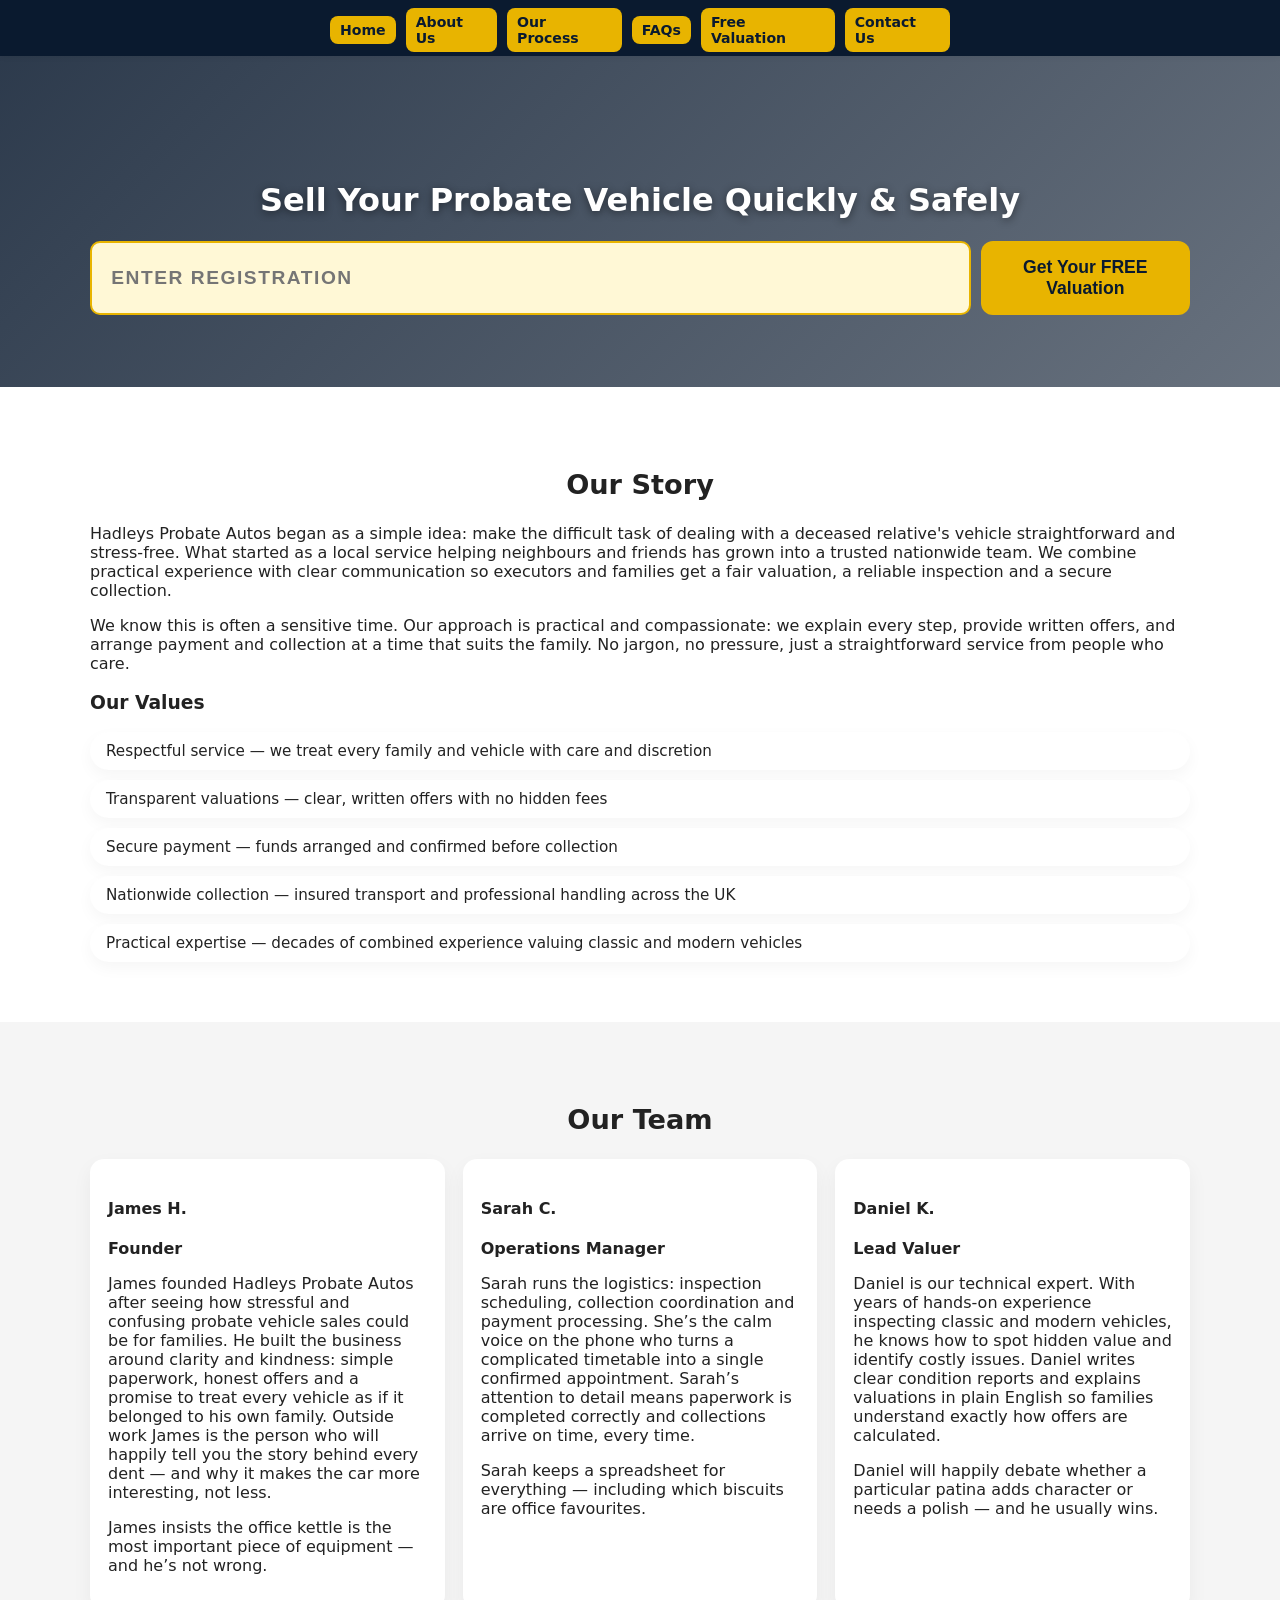
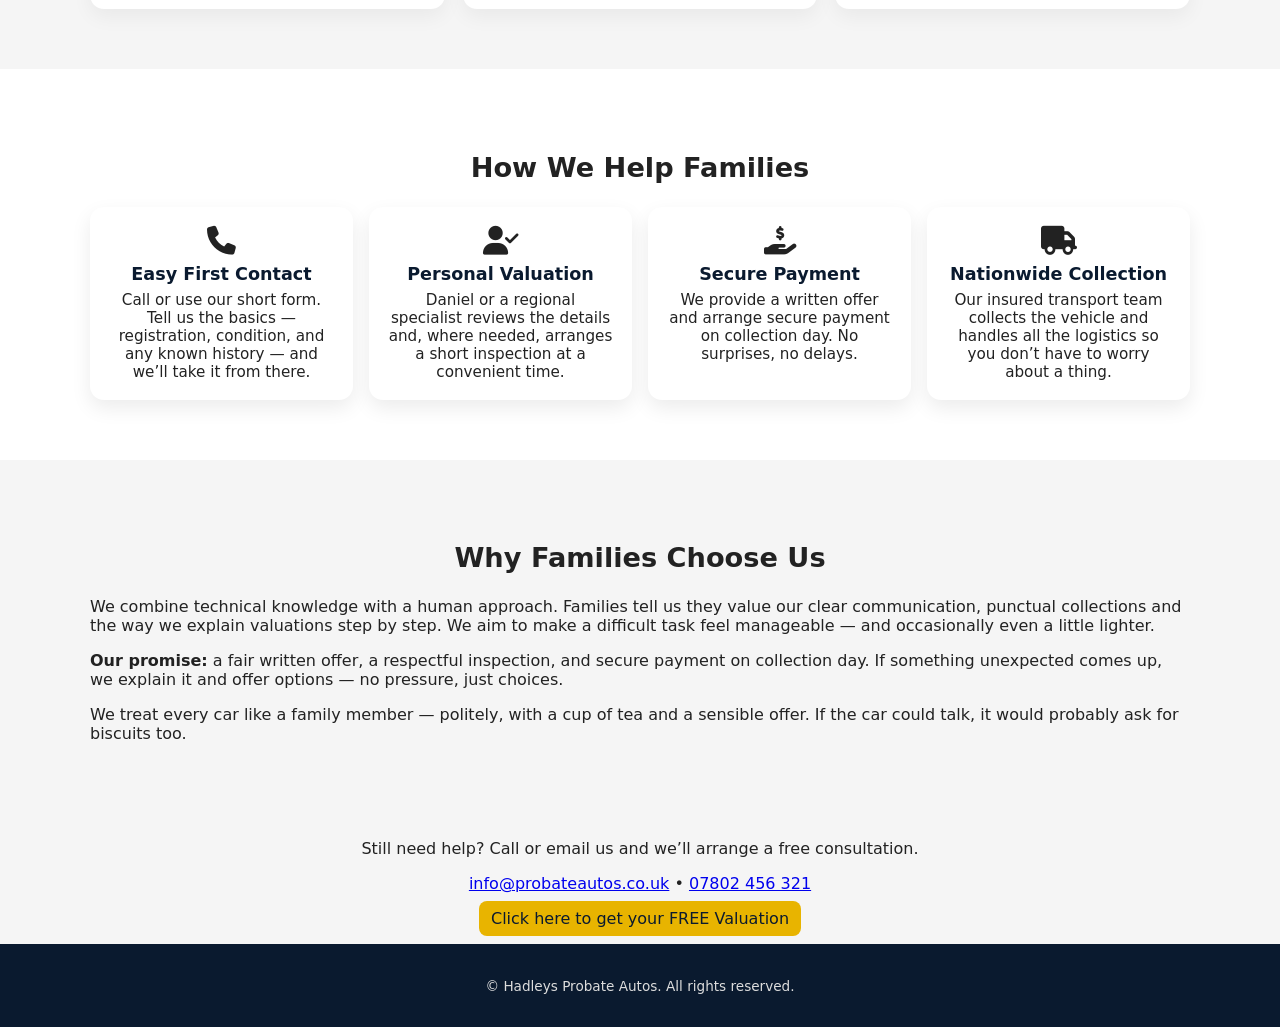
==== commit ac758459: "Fiix structural issues on every template" ====
--- a/about.html
+++ b/about.html
@@ -30,27 +30,18 @@
     </nav>
 
     <main>
-    <!-- HERO -->
-   <header id="hero" class="page-hero">
 
-      <div class="container hero-inner">
-        <h1 class="hero-title">
-          Sell Your Probate Vehicle Quickly & Safely
+      <!-- HERO -->
+      <header id="hero" class="page-hero">
+        <div class="container hero-inner">
+          <h1 class="hero-title">Sell Your Probate Vehicle Quickly & Safely</h1>
 
-        </h1>
-  
-        <!-- NUMBER PLATE -->
-        <form action="valuation.html" method="GET" class="numberplate-form">
-          <input
-            type="text"
-            name="reg"
-            class="numberplate-input"
-            placeholder="ENTER REGISTRATION"
-          />
-          <button type="submit" class="numberplate-btn">Get Your FREE Valuation</button>
-        </form>
-      </div>
-    </header>
+          <form action="valuation.html" method="GET" class="numberplate-form">
+            <input type="text" name="reg" class="numberplate-input" placeholder="ENTER REGISTRATION" />
+            <button type="submit" class="numberplate-btn">Get Your FREE Valuation</button>
+          </form>
+        </div>
+      </header>
 
       <section class="section">
         <div class="container">
@@ -138,19 +129,17 @@
 
           <p><strong>Our promise:</strong> a fair written offer, a respectful inspection, and secure payment on collection day. If something unexpected comes up, we explain it and offer options — no pressure, just choices.</p>
 
-          <p> We treat every car like a family member — politely, with a cup of tea and a sensible offer. If the car could talk, it would probably ask for biscuits too.</p>
+          <p>We treat every car like a family member — politely, with a cup of tea and a sensible offer. If the car could talk, it would probably ask for biscuits too.</p>
         </div>
       </section>
-      
-        <!-- Footer contact CTA -->
-          <div class="faq-contact" style="text-align:center;margin-top:20px;">
-            <p>Still need help? Call or email us and we’ll arrange a free consultation.</p>
-            <p><a href="mailto:info@probateautos.co.uk">info@probateautos.co.uk</a> • <a href="tel:07802456321">07802 456 321</a></p>
-            <p><a class="cta" href="valuation.html" style="background:var(--gold);color:var(--navy);padding:8px 12px;border-radius:8px;text-decoration:none;">Click here to get your FREE Valuation</a></p>
-          </div>
 
-        </div>
-      </section>
+      <!-- Footer contact CTA -->
+      <div class="faq-contact" style="text-align:center;margin-top:20px;">
+        <p>Still need help? Call or email us and we’ll arrange a free consultation.</p>
+        <p><a href="mailto:info@probateautos.co.uk">info@probateautos.co.uk</a> • <a href="tel:07802456321">07802 456 321</a></p>
+        <p><a class="cta" href="valuation.html" style="background:var(--gold);color:var(--navy);padding:8px 12px;border-radius:8px;text-decoration:none;">Click here to get your FREE Valuation</a></p>
+      </div>
+
     </main>
 
     <footer class="footer">
@@ -160,17 +149,6 @@
     </footer>
 
     <script src="js/main.js"></script>
+
   </body>
 </html>
-
-
-    <footer class="footer">
-      <div class="container footer-inner">
-        <p>&copy; <span id="year"></span> Hadleys Probate Autos. All rights reserved.</p>
-      </div>
-    </footer>
-
-    <!-- External JS only -->
-    <script src="js/main.js"></script>
-  </body>
-</html>
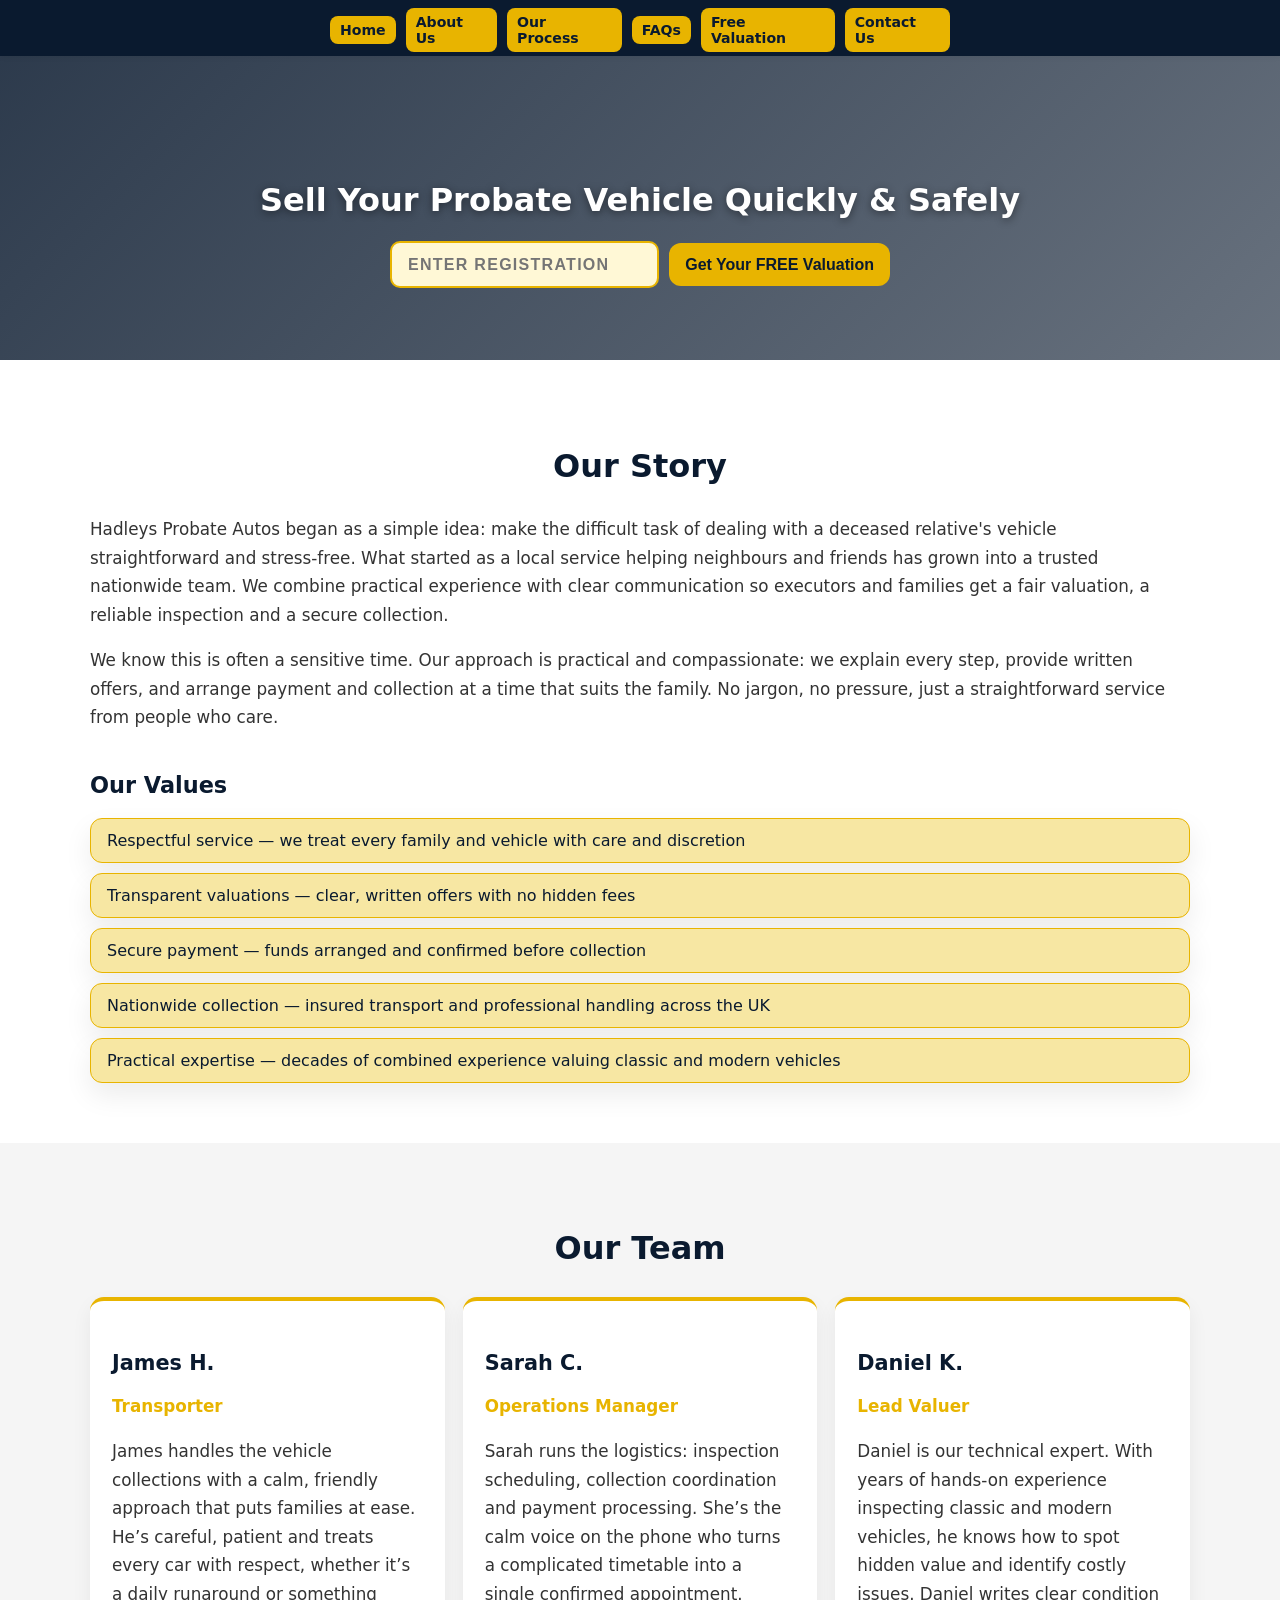
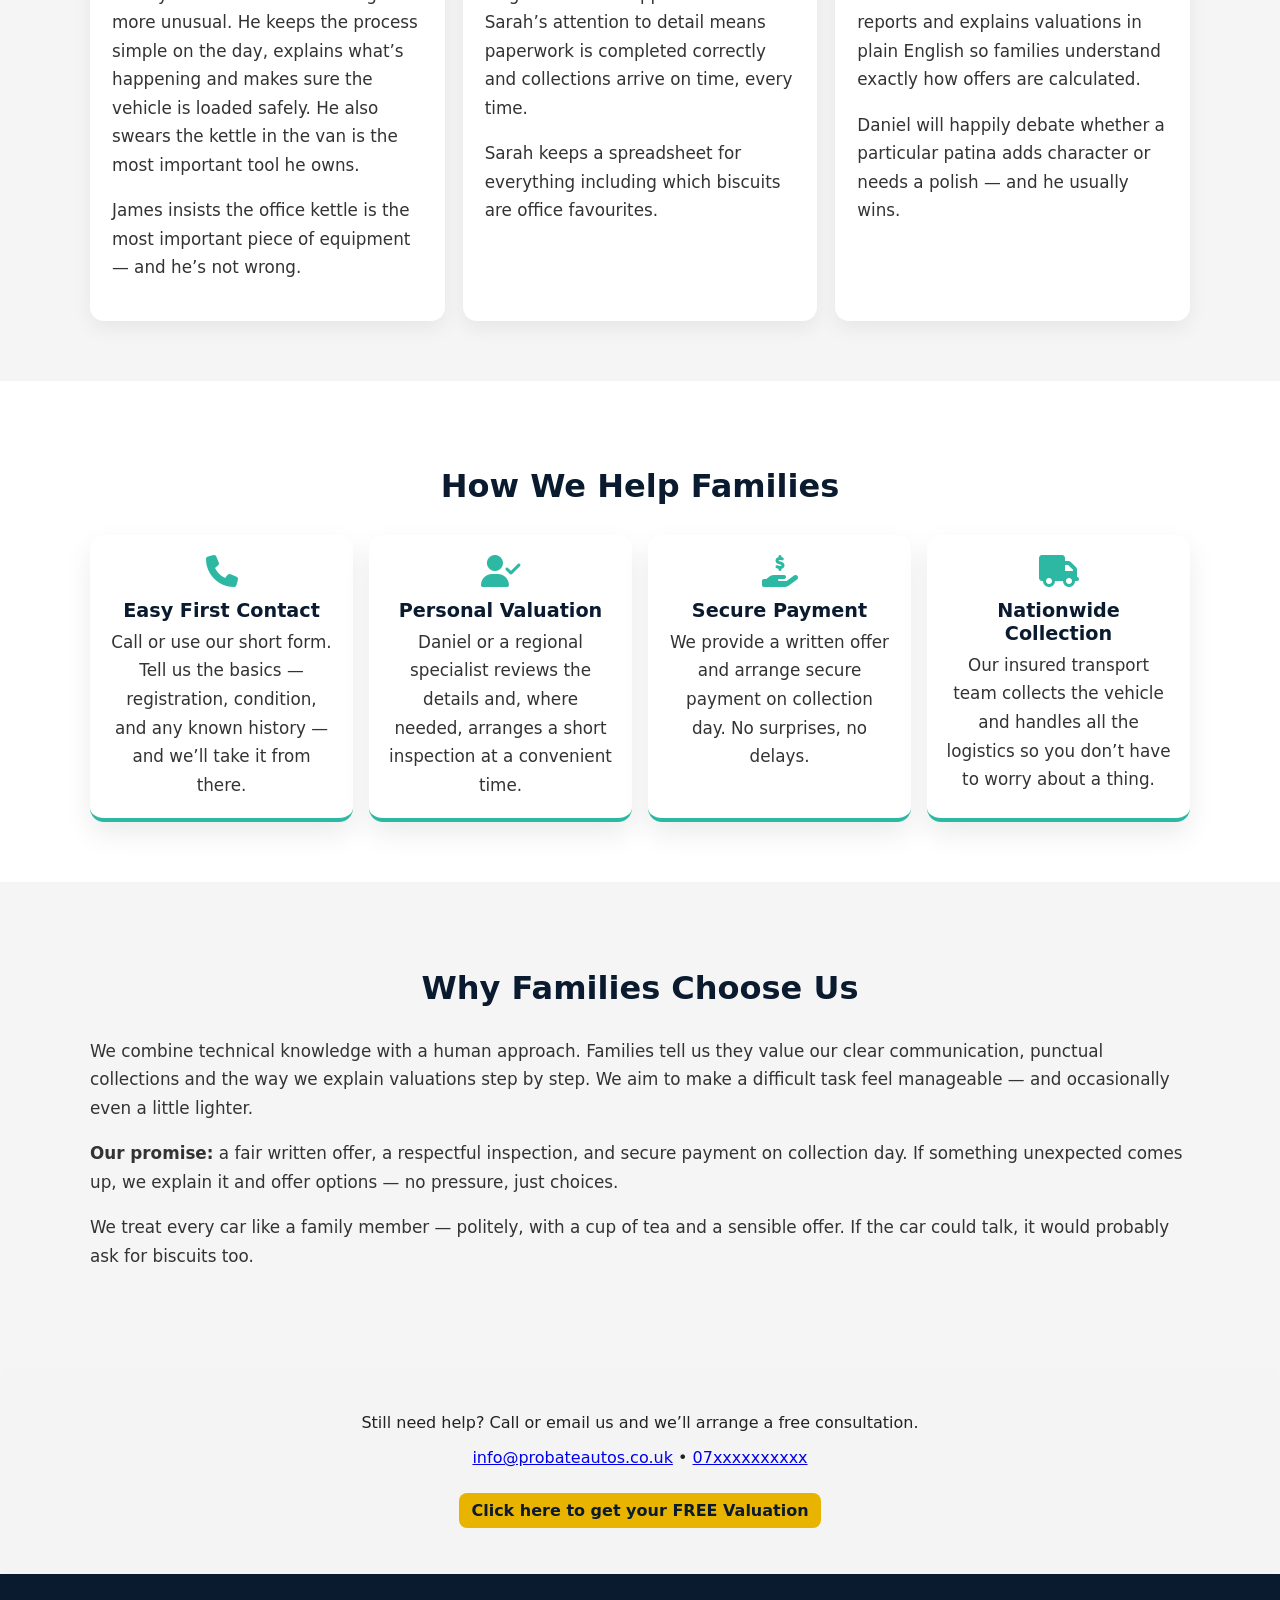
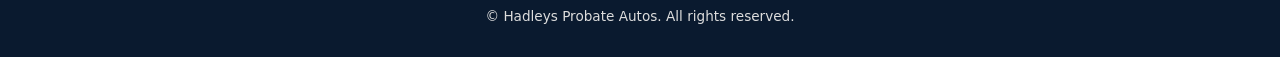
==== commit 368529c8: "Refactor code structure for improved readability and maintainability" ====
--- a/about.html
+++ b/about.html
@@ -68,8 +68,8 @@
           <div class="about-grid">
             <div class="about-item">
               <h4>James H.</h4>
-              <p><strong>Founder</strong></p>
-              <p>James founded Hadleys Probate Autos after seeing how stressful and confusing probate vehicle sales could be for families. He built the business around clarity and kindness: simple paperwork, honest offers and a promise to treat every vehicle as if it belonged to his own family. Outside work James is the person who will happily tell you the story behind every dent — and why it makes the car more interesting, not less.</p>
+              <p><strong>Transporter</strong></p>
+              <p>James handles the vehicle collections with a calm, friendly approach that puts families at ease. He’s careful, patient and treats every car with respect, whether it’s a daily runaround or something more unusual. He keeps the process simple on the day, explains what’s happening and makes sure the vehicle is loaded safely. He also swears the kettle in the van is the most important tool he owns.</p>
               <p>James insists the office kettle is the most important piece of equipment — and he’s not wrong.</p>
             </div>
 
@@ -77,7 +77,7 @@
               <h4>Sarah C.</h4>
               <p><strong>Operations Manager</strong></p>
               <p>Sarah runs the logistics: inspection scheduling, collection coordination and payment processing. She’s the calm voice on the phone who turns a complicated timetable into a single confirmed appointment. Sarah’s attention to detail means paperwork is completed correctly and collections arrive on time, every time.</p>
-              <p>Sarah keeps a spreadsheet for everything — including which biscuits are office favourites.</p>
+              <p>Sarah keeps a spreadsheet for everything including which biscuits are office favourites.</p>
             </div>
 
             <div class="about-item">
@@ -136,7 +136,7 @@
       <!-- Footer contact CTA -->
       <div class="faq-contact" style="text-align:center;margin-top:20px;">
         <p>Still need help? Call or email us and we’ll arrange a free consultation.</p>
-        <p><a href="mailto:info@probateautos.co.uk">info@probateautos.co.uk</a> • <a href="tel:07802456321">07802 456 321</a></p>
+        <p><a href="mailto:info@probateautos.co.uk">info@probateautos.co.uk</a> • <a href="tel:07xxxxxxxxxx">07xxxxxxxxxx</a></p>
         <p><a class="cta" href="valuation.html" style="background:var(--gold);color:var(--navy);padding:8px 12px;border-radius:8px;text-decoration:none;">Click here to get your FREE Valuation</a></p>
       </div>
 
--- a/css/style.css
+++ b/css/style.css
@@ -25,6 +25,7 @@
   width:min(1100px,100% - 32px);
   margin:0 auto;
 }
+
 
 /* ------------------------------
    NAV
@@ -309,3 +310,406 @@
 /* CTA and guidance */
 .contact-guidance { margin-top: 20px; }
 .faq-contact { text-align:center; margin-top:20px; }
+
+
+@media (max-width: 768px) {
+  main, .page-content {
+    padding-top: 0 !important;
+  }
+
+  .page-hero {
+    padding-top: calc(var(--nav-height) + 6px) !important;
+  }
+}
+
+html, body {
+  height: 100%;
+}
+
+body {
+  display: flex;
+  flex-direction: column;
+}
+
+main {
+  flex: 1;
+}
+
+.card,
+.hero-step,
+.about-item,
+.process-list li,
+.conditions-list li,
+.tile,
+.testimonial-card,
+.contact-card {
+  box-shadow: 0 12px 28px rgba(0,0,0,0.08);
+  transition: transform .25s ease, box-shadow .25s ease;
+}
+
+.card:hover,
+.hero-step:hover,
+.about-item:hover,
+.process-list li:hover,
+.conditions-list li:hover,
+.tile:hover,
+.testimonial-card:hover,
+.contact-card:hover {
+  transform: translateY(-4px);
+  box-shadow: 0 18px 36px rgba(0,0,0,0.12);
+}
+
+
+
+
+
+/* ------------------------------------
+   HOMEPAGE HERO (index.html only)
+   Custom image, NO overlay
+-------------------------------------*/
+/* ------------------------------------
+   HOMEPAGE HERO (index.html only)
+-------------------------------------*/
+
+/* ------------------------------------
+   HOMEPAGE HERO — DESKTOP
+-------------------------------------*/
+
+
+/* remove overlay completely */
+.home-hero::before {
+  content: none !important;
+}
+
+.home-hero {
+  background: url("../assets/images/homehero2png.png") top center/cover no-repeat;
+  min-height: 700px;
+  padding-top: calc(var(--nav-height) + 40px);
+  padding-bottom: 40px;
+}
+
+@media (max-width: 768px) {
+  .home-hero {
+    background: url("../assets/images/mobilehomehero.png") top center/cover no-repeat;
+    min-height: 250px;
+    padding-top: calc(var(--nav-height) + 20px);
+    padding-bottom: 30px;
+  }
+}
+
+
+.numberplate-wrapper {
+  margin-top: 40px;
+  margin-bottom: 40px;
+  text-align: center;
+}
+
+.numberplate-form {
+  display: flex;
+  justify-content: center;
+  align-items: center;
+  gap: 12px;
+  max-width: 500px;
+  margin: 0 auto;
+}
+
+.numberplate-input {
+  width: 65%;
+  max-width: 300px;
+  padding: 0.8rem 1rem;
+  font-size: 1rem;
+}
+
+.numberplate-btn {
+  padding: 0.8rem 1rem;
+  font-size: 1rem;
+  white-space: nowrap;
+}
+
+@media (max-width: 768px) {
+  .numberplate-form {
+    flex-direction: column;
+    width: 100%;
+  }
+
+  .numberplate-input,
+  .numberplate-btn {
+    width: 100%;
+    max-width: none;
+  }
+}
+
+
+/* Trust logos above and below testimonials */
+.trust-logos-top,
+.trust-logos-bottom {
+  padding: 30px 0;
+  text-align: center;
+}
+
+.trust-logos-inner {
+  display: flex;
+  justify-content: center;
+  align-items: center;
+  gap: 30px;
+  flex-wrap: wrap;
+}
+
+.trust-logo {
+  height: 50px;
+  width: auto;
+  object-fit: contain;
+  filter: drop-shadow(0 2px 4px rgba(0,0,0,0.15));
+}
+
+@media (max-width: 768px) {
+  .trust-logo {
+    height: 40px;
+  }
+}
+
+
+/* -----------------------------------
+   ABOUT PAGE ENHANCEMENTS
+   (Safe to paste into existing CSS)
+----------------------------------- */
+
+/* Section headings */
+.section h2 {
+  font-size: 2rem;
+  font-weight: 800;
+  color: #0A1A2F;
+  margin-bottom: 30px;
+}
+
+.section h3 {
+  font-size: 1.4rem;
+  font-weight: 700;
+  color: #0A1A2F;
+  margin-top: 40px;
+  margin-bottom: 20px;
+}
+
+/* Story text */
+.section p {
+  font-size: 1.05rem;
+  line-height: 1.7;
+  color: #333;
+}
+
+/* Values list */
+.conditions-list li {
+  background: #F7E7A3;
+  border-radius: 12px;
+  padding: 12px 16px;
+  font-size: 1rem;
+  color: #0A1A2F;
+  border: 1px solid #E8B400;
+}
+
+/* Team grid improvements */
+.about-item {
+  background: #fff;
+  padding: 22px;
+  border-radius: 14px;
+  box-shadow: 0 8px 20px rgba(0,0,0,0.06);
+  border-top: 4px solid #E8B400;
+}
+
+.about-item h4 {
+  font-size: 1.3rem;
+  font-weight: 800;
+  color: #0A1A2F;
+  margin-bottom: 6px;
+}
+
+.about-item strong {
+  color: #E8B400;
+  font-weight: 700;
+  font-size: 1.05rem;
+}
+
+/* Tiles (How We Help) */
+.tile {
+  border-bottom: 4px solid #2DB8A3;
+}
+
+.tile i {
+  color: #2DB8A3;
+  font-size: 2rem;
+  margin-bottom: 12px;
+}
+
+.tile h4 {
+  font-size: 1.2rem;
+  font-weight: 700;
+  color: #0A1A2F;
+}
+
+/* CTA block at bottom */
+.faq-contact {
+  background: #F4F4F4;
+  padding: 30px 20px;
+  border-radius: 12px;
+  margin-top: 40px;
+}
+
+.faq-contact a.cta {
+  background: #E8B400;
+  color: #0A1A2F;
+  padding: 10px 16px;
+  border-radius: 8px;
+  font-weight: 700;
+  display: inline-block;
+  margin-top: 10px;
+}
+
+/* Mobile tweaks */
+@media (max-width: 768px) {
+  .section h2 {
+    font-size: 1.6rem;
+  }
+
+  .about-item {
+    padding: 18px;
+  }
+}
+
+
+
+
+/* -----------------------------------
+   CONTACT PAGE ENHANCEMENTS
+   (Safe to paste into existing CSS)
+----------------------------------- */
+
+/* Contact hero */
+.contact-hero {
+  background-position: center;
+  background-size: cover;
+  padding-top: calc(var(--nav-height) + 40px);
+  padding-bottom: 50px;
+  text-align: center;
+}
+
+.contact-hero .hero-title {
+  font-size: 2.2rem;
+  font-weight: 800;
+  color: #fff;
+  text-shadow: 0 2px 8px rgba(0,0,0,0.45);
+}
+
+.contact-hero .hero-subtitle {
+  font-size: 1.1rem;
+  color: #f1f1f1;
+  max-width: 600px;
+  margin: 10px auto 0;
+}
+
+/* Contact grid */
+.contact-grid {
+  display: grid;
+  grid-template-columns: repeat(auto-fit, minmax(260px, 1fr));
+  gap: 22px;
+  margin-top: 40px;
+}
+
+.contact-card {
+  background: #fff;
+  padding: 22px;
+  border-radius: 14px;
+  box-shadow: 0 10px 26px rgba(0,0,0,0.06);
+  border-top: 4px solid var(--gold);
+}
+
+.contact-card h3 {
+  font-size: 1.3rem;
+  font-weight: 800;
+  color: var(--navy);
+  margin-bottom: 10px;
+}
+
+.contact-card h3 i {
+  color: var(--gold);
+  margin-right: 6px;
+}
+
+.contact-card p {
+  line-height: 1.6;
+  font-size: 1rem;
+}
+
+.contact-card a {
+  color: var(--navy);
+  font-weight: 700;
+  text-decoration: none;
+}
+
+.contact-card a:hover {
+  text-decoration: underline;
+}
+
+/* Guidance section */
+.contact-guidance {
+  margin-top: 40px;
+  background: #F7F7F7;
+  padding: 24px;
+  border-radius: 14px;
+  border-left: 4px solid var(--teal);
+}
+
+.contact-guidance h4 {
+  font-size: 1.3rem;
+  font-weight: 800;
+  color: var(--navy);
+  margin-bottom: 12px;
+}
+
+.contact-guidance ul {
+  margin: 0 0 16px;
+  padding-left: 20px;
+}
+
+.contact-guidance li {
+  margin-bottom: 6px;
+  font-size: 1rem;
+}
+
+.guidance-note {
+  font-size: 0.95rem;
+  color: #444;
+}
+
+/* CTA block */
+.faq-contact {
+  background: #F4F4F4;
+  padding: 30px 20px;
+  border-radius: 12px;
+  margin-top: 40px;
+  text-align: center;
+}
+
+.faq-contact a.cta {
+  background: var(--gold);
+  color: var(--navy);
+  padding: 10px 16px;
+  border-radius: 8px;
+  font-weight: 700;
+  display: inline-block;
+  margin-top: 10px;
+}
+
+/* Mobile tweaks */
+@media (max-width: 768px) {
+  .contact-hero .hero-title {
+    font-size: 1.8rem;
+  }
+
+  .contact-card {
+    padding: 18px;
+  }
+
+  .contact-guidance {
+    padding: 20px;
+  }
+}
